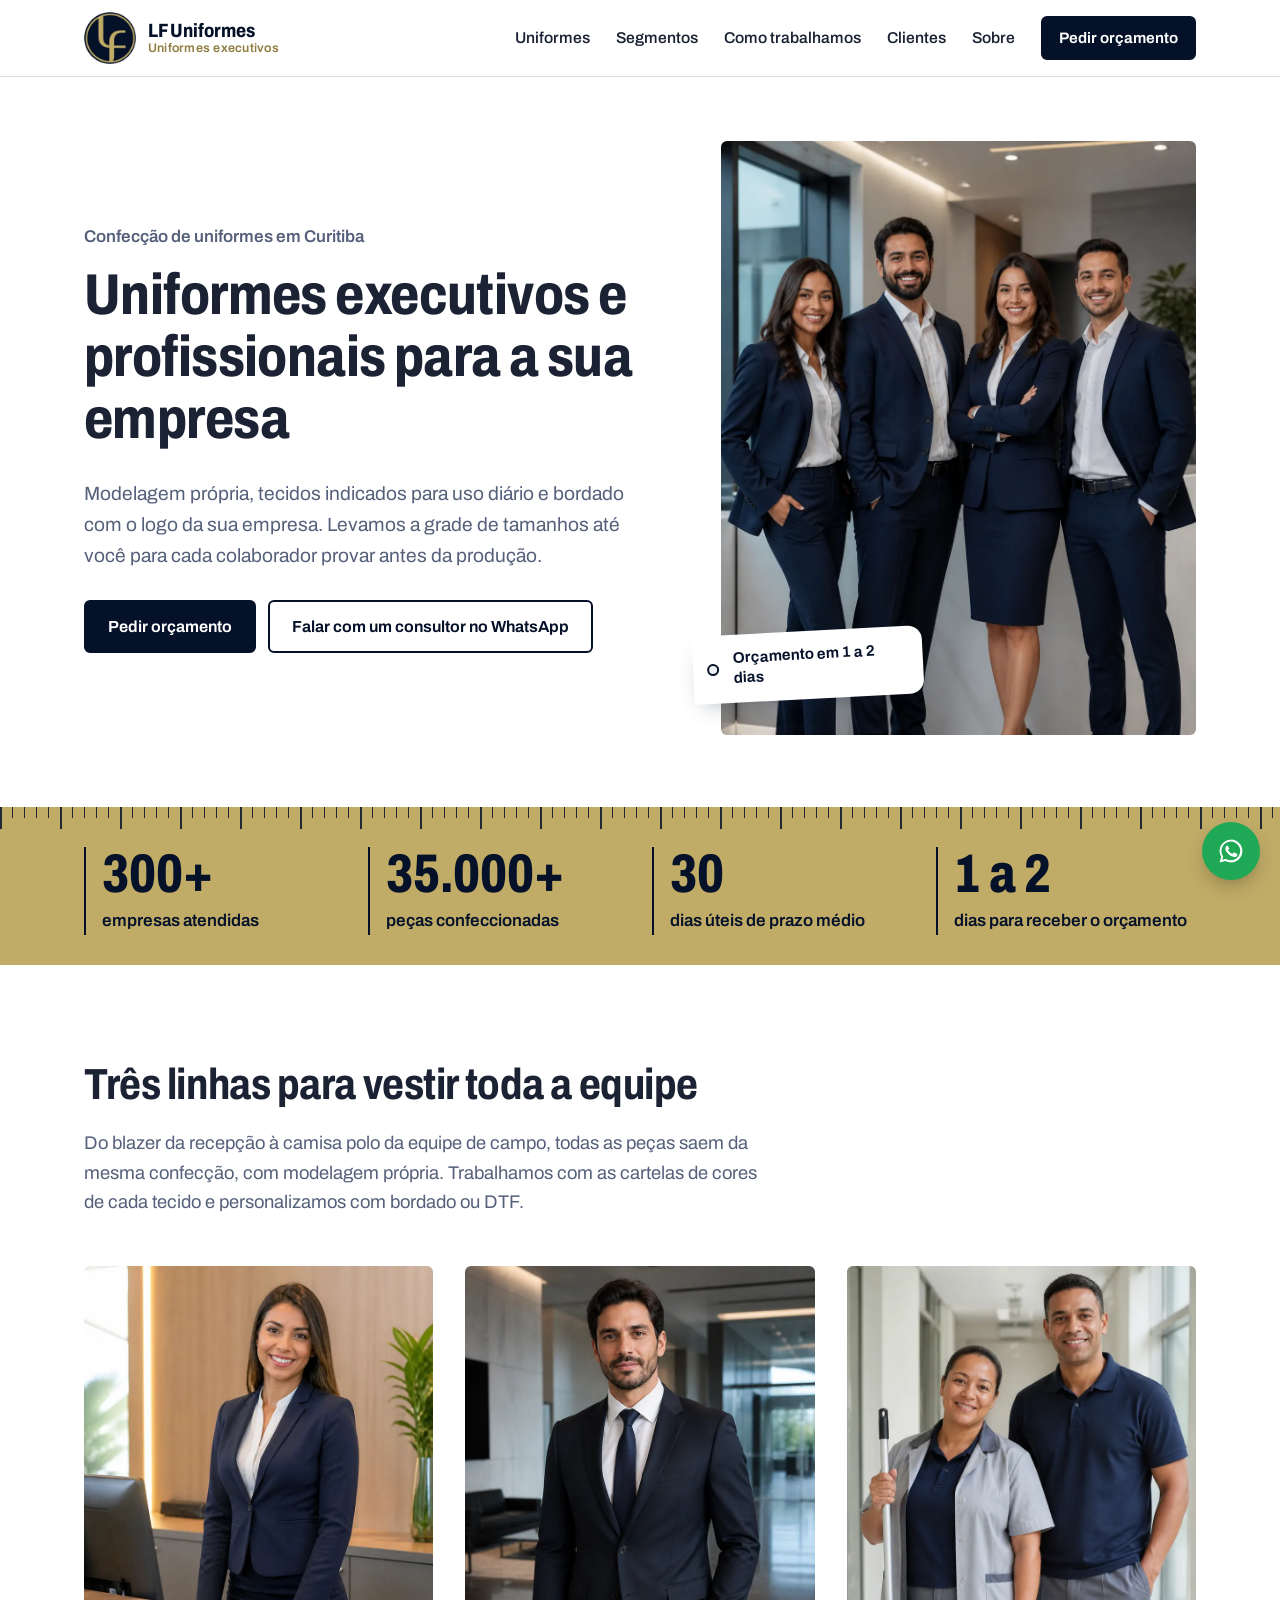
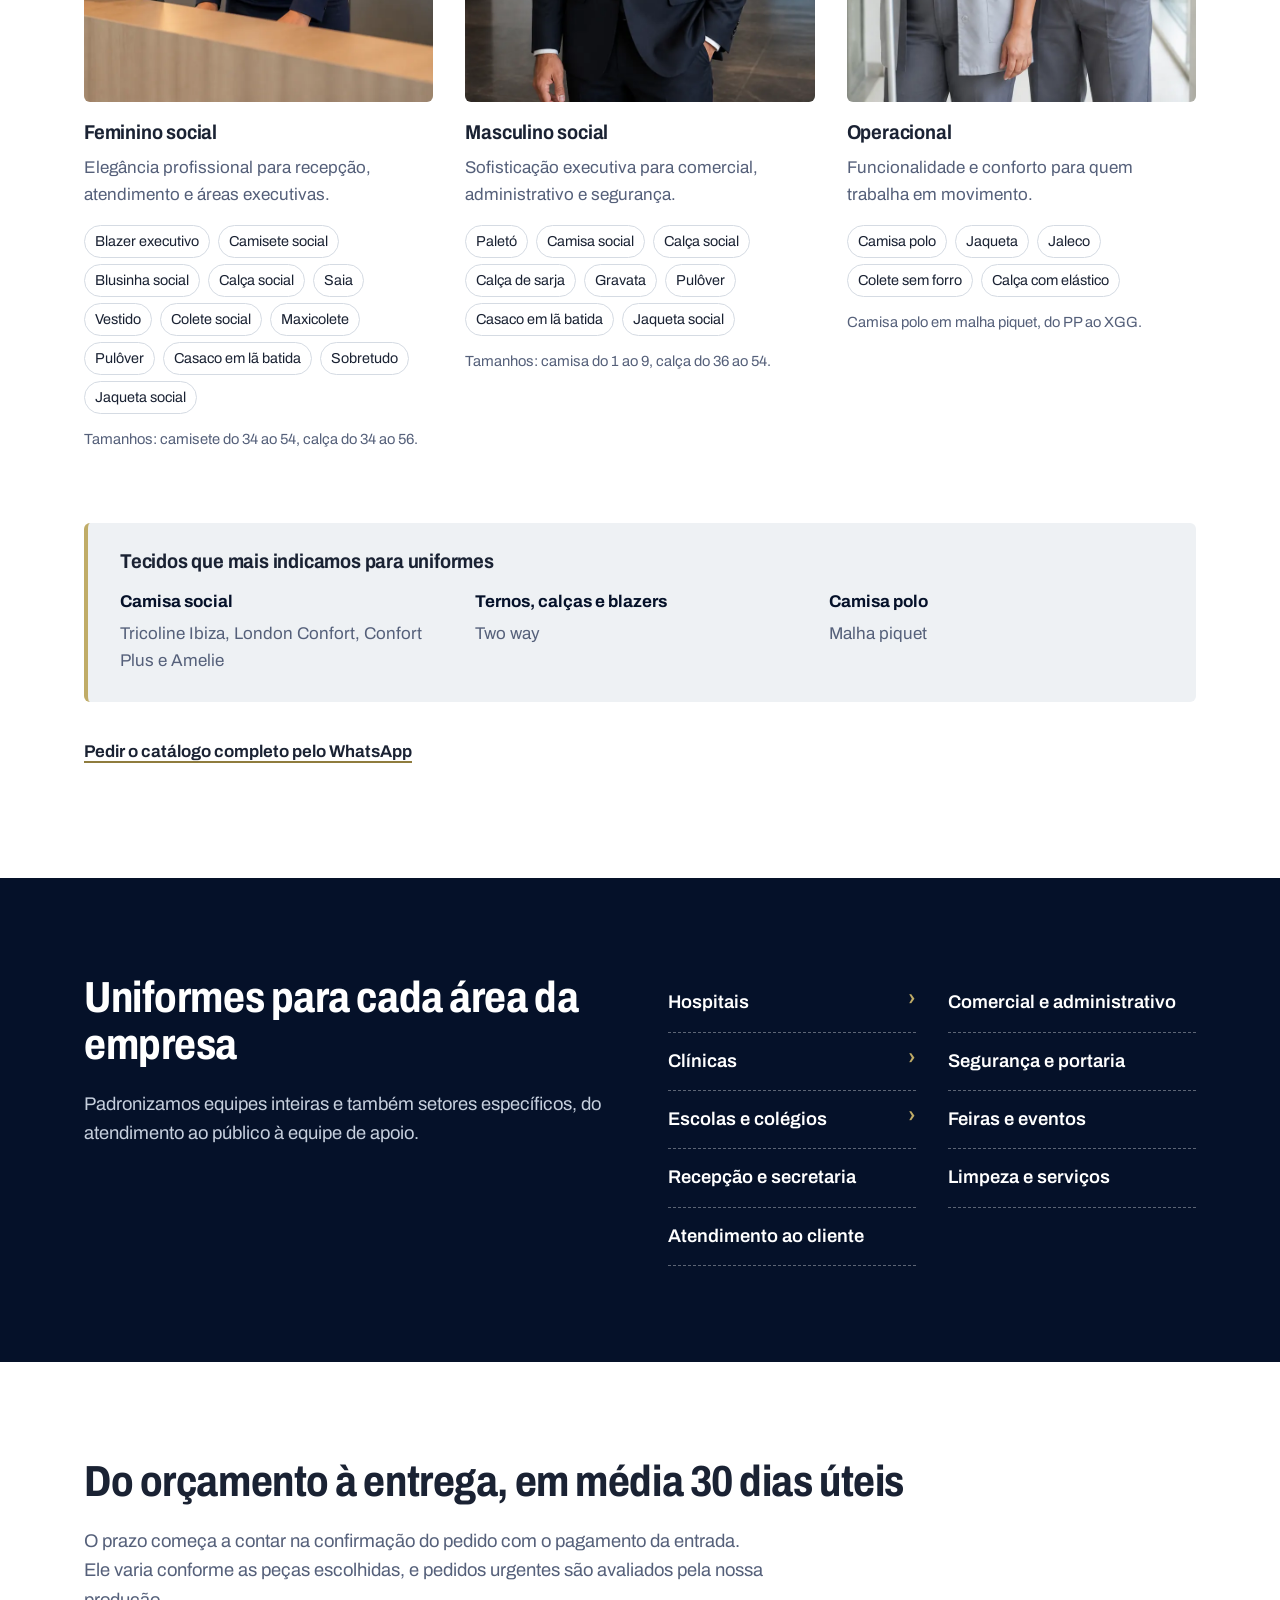
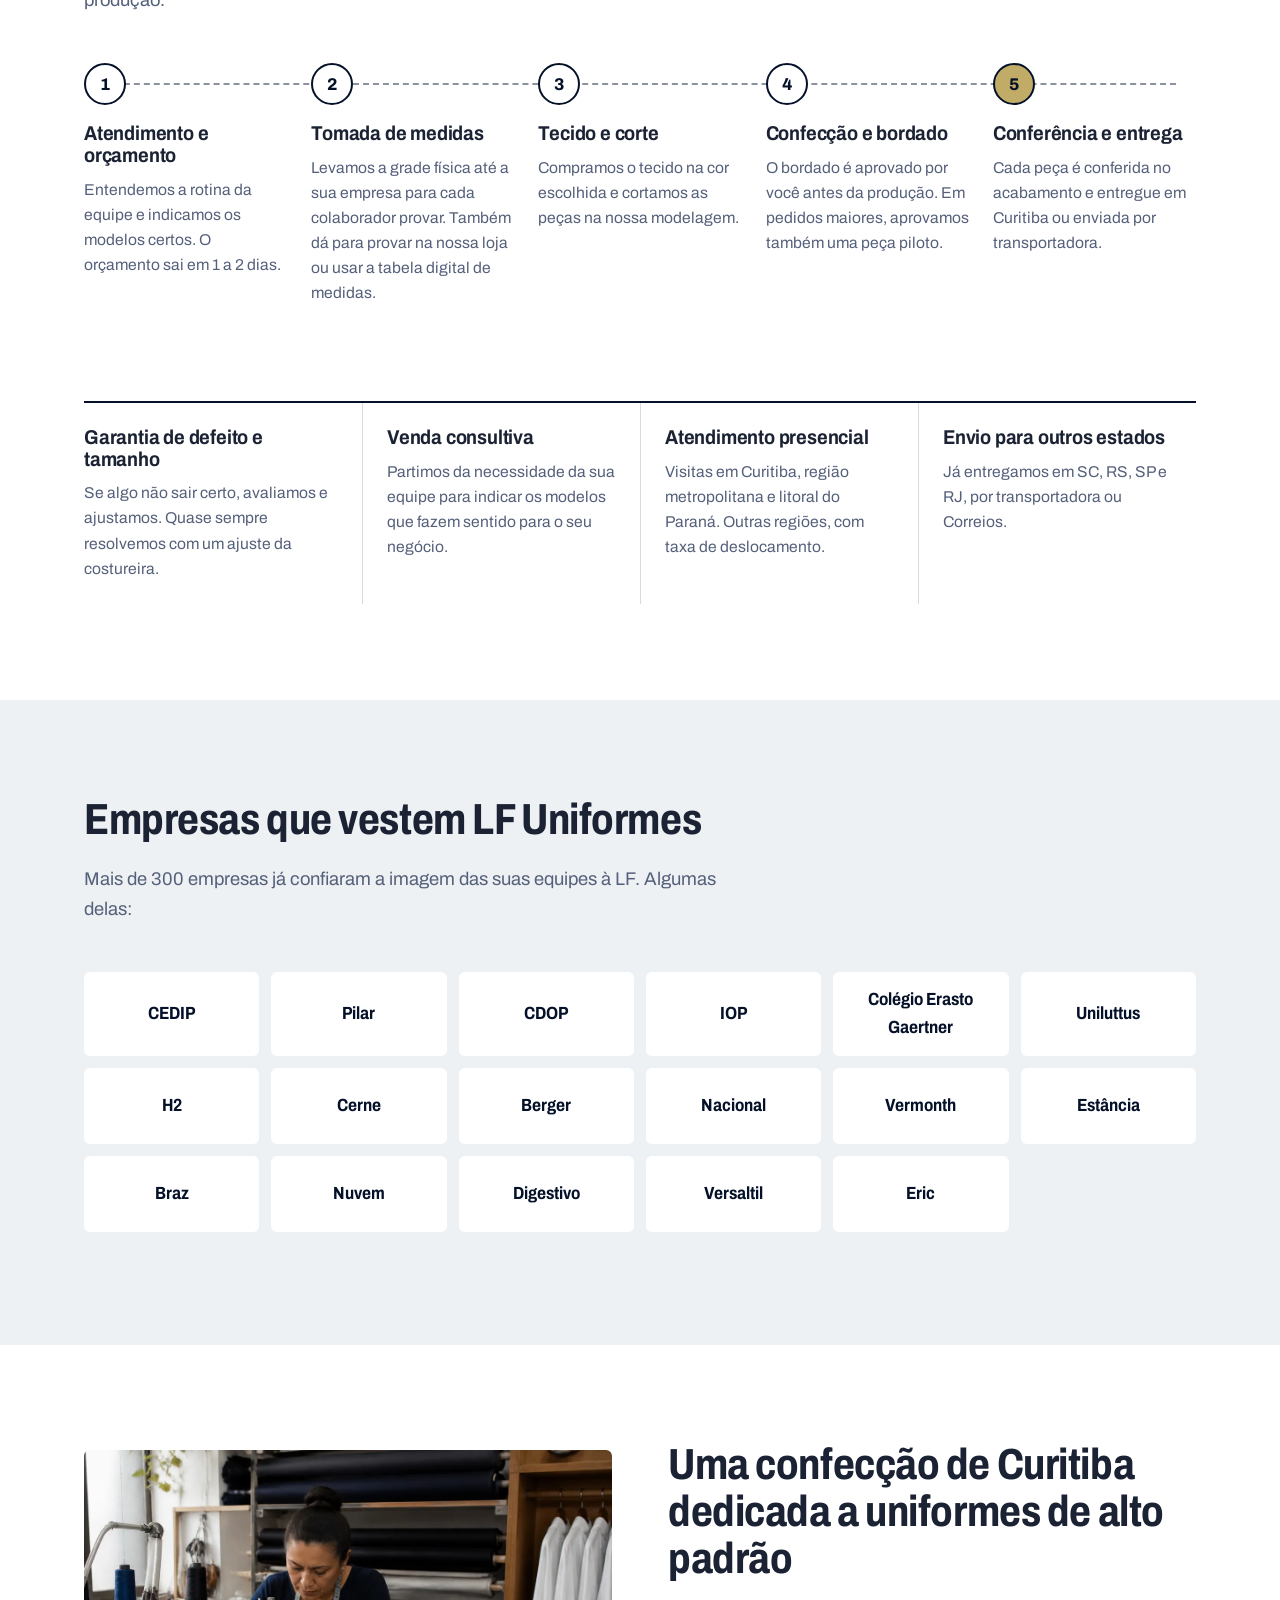
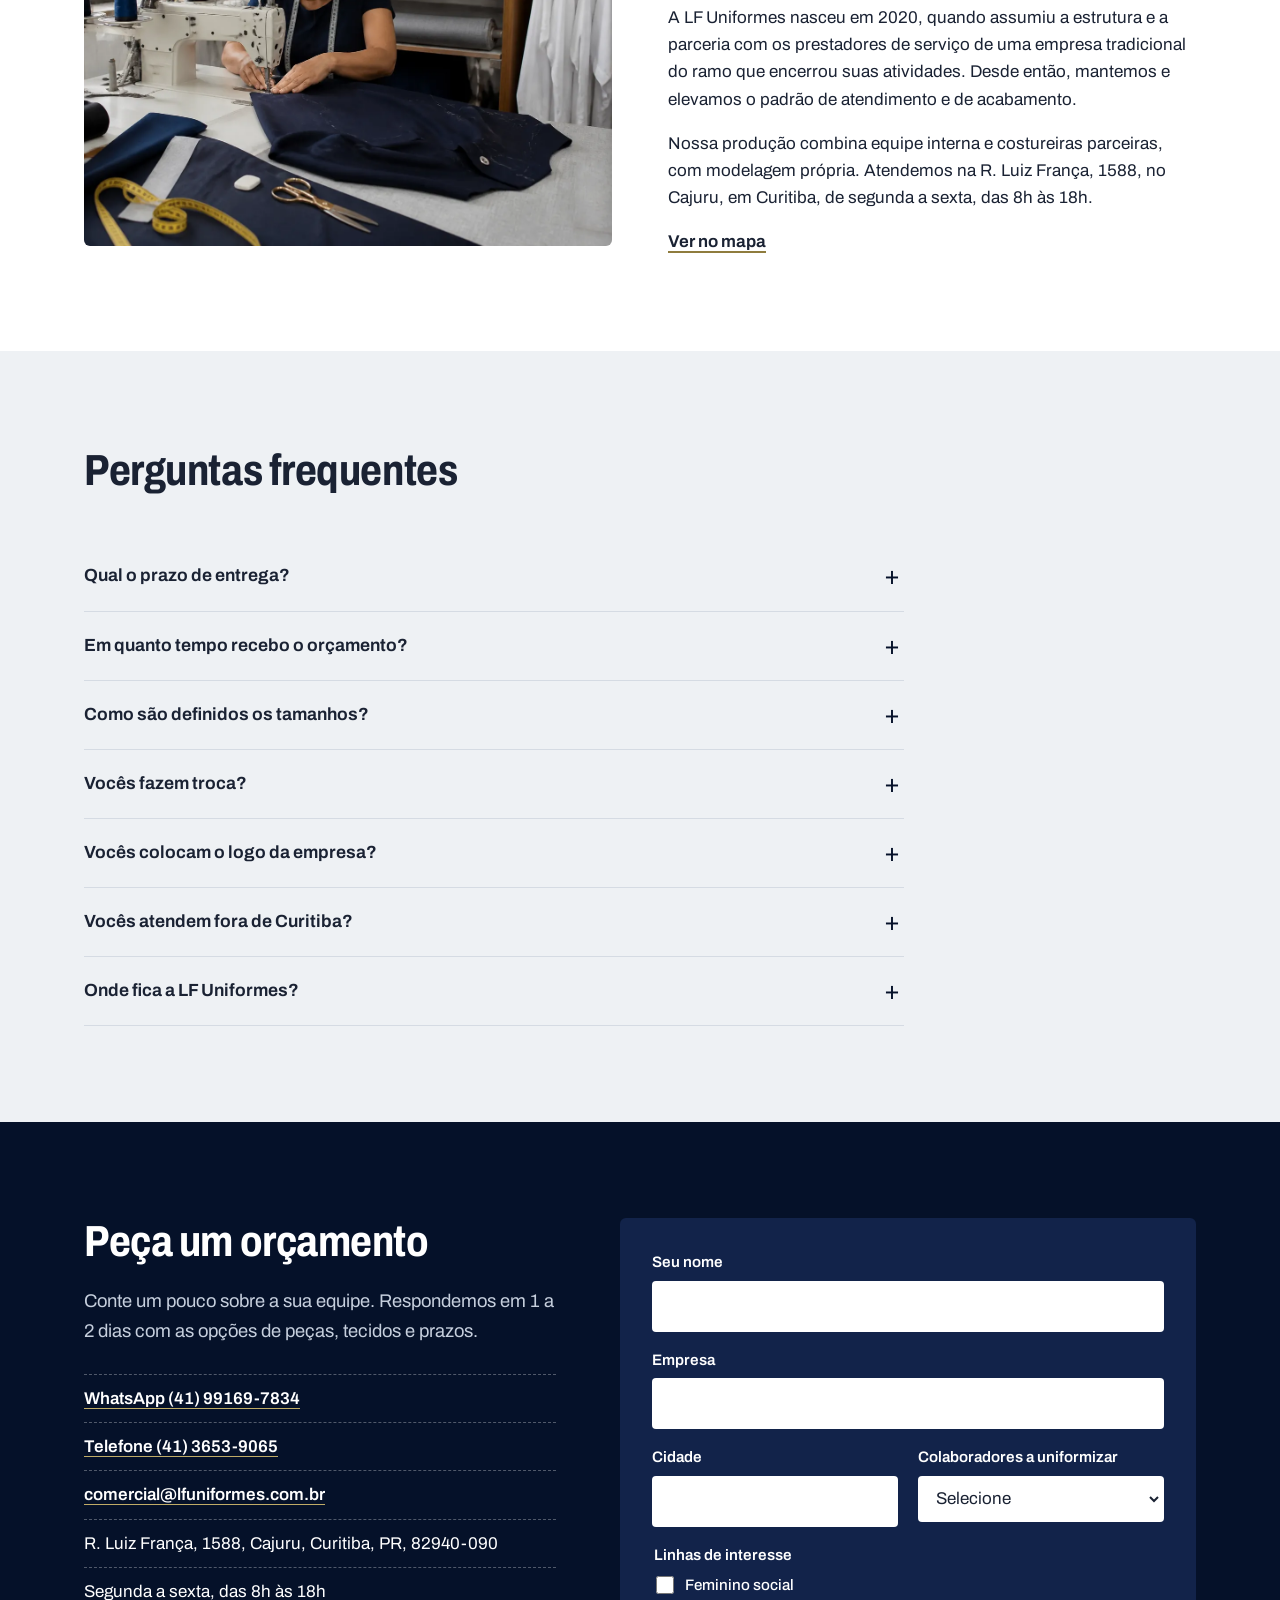
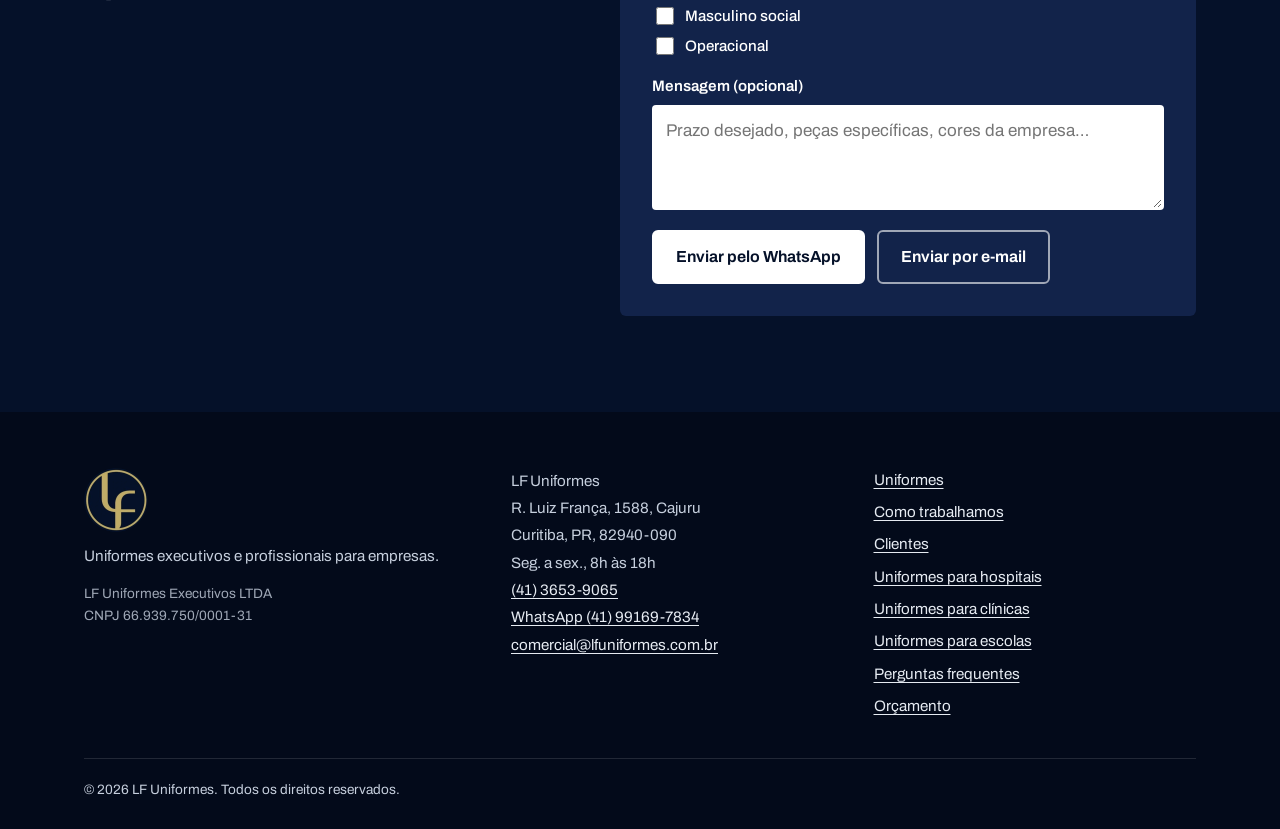
==== index.html @ 754f4335 "Site LF Uniformes: home, páginas de segmento e arquivos de SEO/GEO - Home com nova identidade (azul-" ====
<!DOCTYPE html>
<html lang="pt-BR">
<head>
  <meta charset="utf-8">
  <meta name="viewport" content="width=device-width, initial-scale=1">
  <title>Uniformes Executivos e Profissionais em Curitiba | LF Uniformes</title>
  <meta name="description" content="Confecção de uniformes executivos e profissionais em Curitiba. Modelagem própria, bordado com prova, medidas tiradas na sua empresa e prazo médio de 30 dias úteis. Orçamento em 1 a 2 dias.">
  <link rel="canonical" href="https://lfuniformes.com.br/">
  <meta name="robots" content="index, follow, max-image-preview:large">
  <meta name="theme-color" content="#051129">

  <meta property="og:type" content="website">
  <meta property="og:locale" content="pt_BR">
  <meta property="og:site_name" content="LF Uniformes">
  <meta property="og:url" content="https://lfuniformes.com.br/">
  <meta property="og:title" content="LF Uniformes | Uniformes executivos e profissionais em Curitiba">
  <meta property="og:description" content="Uniformes sociais e operacionais com modelagem própria e bordado. Medidas tiradas na sua empresa e orçamento em 1 a 2 dias.">
  <meta property="og:image" content="https://lfuniformes.com.br/img/og-image.jpg">
  <meta property="og:image:width" content="1200">
  <meta property="og:image:height" content="630">
  <meta name="twitter:card" content="summary_large_image">

  <link rel="icon" type="image/png" href="/img/favicon.png">
  <link rel="apple-touch-icon" href="/img/apple-touch-icon.png">
  <link rel="preconnect" href="https://fonts.googleapis.com">
  <link rel="preconnect" href="https://fonts.gstatic.com" crossorigin>
  <link href="https://fonts.googleapis.com/css2?family=Archivo:wdth,wght@75..100,400..800&display=swap" rel="stylesheet">
  <link rel="preload" as="image" href="/img/hero.webp" type="image/webp">
  <style>
/* LF Uniformes — estilos base
   Paleta da marca (logo): azul-marinho #051129 e dourado #C0AC67 */
:root {
  --marinho: #051129;
  --marinho-2: #12234a;
  --papel: #eef1f4;
  --branco: #ffffff;
  --fita: #c0ac67;
  --fita-escuro: #8f7c3e;
  --tinta: #1a2233;
  --tinta-2: #55607a;
  --linha: #d5dbe3;
  --fonte: "Archivo", "Helvetica Neue", Arial, sans-serif;
  --larg: 1160px;
  --raio: 6px;
}

*, *::before, *::after { box-sizing: border-box; }
html { scroll-behavior: smooth; scroll-padding-top: 84px; }
@media (prefers-reduced-motion: reduce) { html { scroll-behavior: auto; } }

body {
  margin: 0;
  font-family: var(--fonte);
  font-size: 1.0625rem;
  line-height: 1.6;
  color: var(--tinta);
  background: var(--branco);
  -webkit-font-smoothing: antialiased;
}
img { max-width: 100%; height: auto; display: block; }
a { color: inherit; }
h1, h2, h3 { font-stretch: 82%; line-height: 1.08; margin: 0 0 .5em; letter-spacing: -0.01em; }
h1 { font-size: clamp(2.3rem, 4.6vw, 3.6rem); font-weight: 750; }
h2 { font-size: clamp(1.85rem, 3.4vw, 2.75rem); font-weight: 720; }
h3 { font-size: 1.25rem; font-weight: 680; font-stretch: 90%; }
p { margin: 0 0 1em; max-width: 62ch; }

:focus-visible { outline: 3px solid var(--fita); outline-offset: 3px; border-radius: 2px; }

.skip { position: absolute; left: -999px; top: 8px; background: var(--fita); color: var(--marinho); padding: 8px 14px; z-index: 100; }
.skip:focus { left: 8px; }

/* Botões e links */
.btn {
  display: inline-flex; align-items: center; justify-content: center;
  min-height: 48px; padding: 12px 22px;
  background: var(--marinho); color: var(--branco);
  border: 2px solid var(--marinho); border-radius: var(--raio);
  font: inherit; font-weight: 650; font-size: 1rem; text-decoration: none; cursor: pointer;
  transition: background .15s, color .15s;
}
.btn:hover { background: var(--marinho-2); border-color: var(--marinho-2); }
.btn--sm { min-height: 40px; padding: 8px 16px; font-size: .95rem; }
.btn--linha { background: transparent; color: var(--marinho); }
.btn--linha:hover { background: var(--marinho); color: var(--branco); }
.btn--claro { background: var(--branco); color: var(--marinho); border-color: var(--branco); }
.btn--claro:hover { background: var(--fita); border-color: var(--fita); }
.btn--linha-clara { background: transparent; color: var(--branco); border-color: rgba(255,255,255,.6); }
.btn--linha-clara:hover { border-color: var(--branco); background: rgba(255,255,255,.08); }
.link { font-weight: 650; text-underline-offset: 4px; text-decoration-thickness: 2px; text-decoration-color: var(--fita-escuro); }
.link:hover { text-decoration-color: currentColor; }

/* Topo */
.topo { position: sticky; top: 0; z-index: 50; background: rgba(255,255,255,.96); border-bottom: 1px solid var(--linha); backdrop-filter: blur(6px); }
.topo__in { max-width: var(--larg); margin: 0 auto; padding: 12px 24px; display: flex; align-items: center; justify-content: space-between; gap: 24px; }
.marca { display: inline-flex; align-items: center; gap: 12px; text-decoration: none; color: var(--marinho); }
.marca img { height: 52px; width: 52px; }
.marca__nome { display: flex; flex-direction: column; line-height: 1.05; }
.marca__nome strong { font-size: 1.2rem; font-weight: 750; font-stretch: 85%; }
.marca__nome span { font-size: .78rem; font-weight: 600; color: var(--fita-escuro); letter-spacing: .02em; }
.rodape__logo { height: 64px; width: 64px; margin-bottom: 12px; }
.nav { display: flex; align-items: center; gap: 26px; }
.nav a:not(.btn) { text-decoration: none; font-weight: 550; font-size: .98rem; color: var(--tinta); }
.nav a:not(.btn):hover { text-decoration: underline; text-decoration-color: var(--fita); text-decoration-thickness: 2px; text-underline-offset: 6px; }
.menu-btn { display: none; font: inherit; font-weight: 650; background: none; border: 2px solid var(--marinho); color: var(--marinho); border-radius: var(--raio); padding: 6px 14px; cursor: pointer; }

/* Hero */
.hero {
  max-width: var(--larg); margin: 0 auto; padding: 64px 24px 72px;
  display: grid; grid-template-columns: 1.1fr .9fr; gap: 56px; align-items: center;
}
.hero__local { font-weight: 600; color: var(--tinta-2); margin-bottom: 14px; }
.hero__sub { font-size: 1.2rem; color: var(--tinta-2); max-width: 52ch; }
.hero__ctas { display: flex; flex-wrap: wrap; gap: 12px; margin-top: 28px; }
.hero__img { margin: 0; position: relative; }
.hero__img img { width: 100%; aspect-ratio: 4 / 5; object-fit: cover; border-radius: var(--raio); background: var(--papel); }

/* Etiqueta de roupa pendurada na foto */
.etiqueta {
  position: absolute; left: -28px; bottom: 36px;
  background: var(--branco); color: var(--marinho);
  font-weight: 650; font-size: .95rem; line-height: 1.3;
  padding: 14px 18px 14px 40px; max-width: 230px;
  border-radius: 4px 14px 14px 4px;
  box-shadow: 0 10px 24px -12px rgba(19,35,63,.45);
  transform: rotate(-3deg);
}
.etiqueta__furo { position: absolute; left: 14px; top: 50%; width: 12px; height: 12px; margin-top: -6px; border-radius: 50%; border: 2px solid var(--marinho); background: var(--papel); }

/* Fita métrica: o elemento marcante da página */
.fita { background: var(--fita); color: var(--marinho); position: relative; overflow: hidden; }
.fita__regua {
  height: 22px;
  background:
    repeating-linear-gradient(90deg, var(--marinho) 0 2px, transparent 2px 60px),
    repeating-linear-gradient(90deg, var(--marinho) 0 1px, transparent 1px 12px);
  background-size: 100% 22px, 100% 11px;
  background-repeat: repeat-x;
  opacity: .85;
}
.fita__dados { max-width: var(--larg); margin: 0 auto; padding: 18px 24px 30px; display: grid; grid-template-columns: repeat(4, 1fr); gap: 24px; }
.fita__dados div { display: flex; flex-direction: column-reverse; border-left: 2px solid var(--marinho); padding-left: 16px; }
.fita__dados dd { margin: 0; font-size: clamp(2.2rem, 4.5vw, 3.4rem); font-weight: 800; font-stretch: 75%; line-height: 1; font-variant-numeric: tabular-nums; }
.fita__dados dt { font-weight: 600; margin-top: 6px; }

/* Seções */
.secao { max-width: var(--larg); margin: 0 auto; padding: 96px 24px; }
.secao--escura, .secao--clara { max-width: none; }
.secao--escura { background: var(--marinho); color: var(--branco); }
.secao--clara { background: var(--papel); }
.secao--escura > *, .secao--clara > * { max-width: calc(var(--larg) - 48px); margin-left: auto; margin-right: auto; }
.secao__cab { margin-bottom: 48px; }
.secao__cab p { font-size: 1.15rem; color: var(--tinta-2); }
.secao__acao { margin-top: 36px; }

/* Linhas de produto */
.linhas { display: grid; grid-template-columns: repeat(3, 1fr); gap: 32px; }
.linha img { width: 100%; aspect-ratio: 4 / 5; object-fit: cover; border-radius: var(--raio); background: var(--papel); margin-bottom: 20px; }
.linha > p { color: var(--tinta-2); }
.pecas { list-style: none; padding: 0; margin: 0; display: flex; flex-wrap: wrap; gap: 6px 8px; }
.pecas li { font-size: .9rem; padding: 4px 10px; border: 1px solid var(--linha); border-radius: 999px; }

/* Ficha técnica nas linhas e bloco de tecidos */
.ficha { margin-top: 14px; font-size: .92rem; color: var(--tinta-2); }
.tecidos { margin-top: 56px; padding: 28px 32px; background: var(--papel); border-radius: var(--raio); border-left: 4px solid var(--fita); }
.tecidos h3 { margin-bottom: 16px; }
.tecidos dl { margin: 0; display: grid; grid-template-columns: repeat(3, 1fr); gap: 20px; }
.tecidos dt { font-weight: 700; color: var(--marinho); }
.tecidos dd { margin: 4px 0 0; color: var(--tinta-2); }
.rodape__cnpj { font-size: .85rem; opacity: .8; margin-top: 12px; }
@media (max-width: 760px) { .tecidos dl { grid-template-columns: 1fr; } .tecidos { padding: 22px; } }

/* Páginas internas (segmentos) */
.migalhas { max-width: var(--larg); margin: 24px auto 0; padding: 0 24px; font-size: .9rem; color: var(--tinta-2); }
.migalhas ol { list-style: none; display: flex; flex-wrap: wrap; gap: 6px; margin: 0; padding: 0; }
.migalhas li + li::before { content: "/"; margin-right: 6px; color: var(--linha); }
.migalhas a { color: var(--tinta-2); }
.hero--interna { padding-top: 32px; }
.resposta { font-size: 1.2rem; color: var(--tinta); max-width: 58ch; }
.tabela-areas { width: 100%; border-collapse: collapse; margin-top: 8px; }
.tabela-areas th, .tabela-areas td { text-align: left; vertical-align: top; padding: 16px 16px 16px 0; border-bottom: 1px solid var(--linha); }
.tabela-areas th { font-size: .9rem; color: var(--tinta-2); font-weight: 600; border-bottom: 2px solid var(--marinho); }
.tabela-areas td:first-child { font-weight: 700; color: var(--marinho); width: 30%; }
.motivos { display: grid; grid-template-columns: repeat(2, 1fr); gap: 32px 48px; }
.motivos p { color: var(--tinta-2); }
.aviso { margin-top: 32px; padding: 18px 22px; background: var(--papel); border-left: 4px solid var(--fita); border-radius: var(--raio); }
.aviso p { margin: 0; }
.outros-segmentos { display: flex; flex-wrap: wrap; gap: 10px; list-style: none; padding: 0; margin: 0; }
.outros-segmentos a { display: inline-block; padding: 10px 16px; border: 1px solid var(--linha); border-radius: 999px; text-decoration: none; font-weight: 600; }
.outros-segmentos a:hover { border-color: var(--marinho); }
.segmentos__lista a { text-decoration: none; color: inherit; display: flex; justify-content: space-between; }
.segmentos__lista a::after { content: "›"; color: var(--fita); font-size: 1.4rem; line-height: 1; }
.segmentos__lista a:hover { color: var(--fita); }
@media (max-width: 760px) {
  .motivos { grid-template-columns: 1fr; }
  .migalhas { padding: 0 20px; }
  .tabela-areas, .tabela-areas tbody, .tabela-areas tr, .tabela-areas td { display: block; width: 100% !important; }
  .tabela-areas thead { display: none; }
  .tabela-areas td { padding: 4px 0; border: 0; }
  .tabela-areas tr { padding: 14px 0; border-bottom: 1px solid var(--linha); }
}

/* Segmentos */
.segmentos { display: grid; grid-template-columns: 1fr 1fr; gap: 56px; align-items: start; }
.segmentos p { color: #c6cfdd; font-size: 1.15rem; }
.segmentos__lista { list-style: none; margin: 0; padding: 0; columns: 2; column-gap: 32px; }
.segmentos__lista li { break-inside: avoid; padding: 14px 0; border-bottom: 1px dashed rgba(255,255,255,.35); font-size: 1.15rem; font-weight: 600; }

/* Processo: costura tracejada ligando as etapas */
.costura { list-style: none; counter-reset: etapa; padding: 0; margin: 0 0 80px; display: grid; grid-template-columns: repeat(5, 1fr); gap: 24px; position: relative; }
.costura::before { content: ""; position: absolute; left: 20px; right: 20px; top: 20px; border-top: 2px dashed var(--marinho); opacity: .45; }
.costura li { counter-increment: etapa; position: relative; padding-top: 60px; }
.costura li::before {
  content: counter(etapa);
  position: absolute; top: 0; left: 0; width: 42px; height: 42px; border-radius: 50%;
  display: grid; place-items: center;
  background: var(--branco); border: 2px solid var(--marinho); color: var(--marinho);
  font-weight: 750; font-variant-numeric: tabular-nums;
}
.costura li:last-child::before { background: var(--fita); }
.costura p { font-size: .98rem; color: var(--tinta-2); }

.diferenciais { display: grid; grid-template-columns: repeat(4, 1fr); gap: 0; border-top: 2px solid var(--marinho); }
.diferenciais > div { padding: 24px 24px 8px 0; }
.diferenciais > div + div { padding-left: 24px; border-left: 1px solid var(--linha); }
.diferenciais p { color: var(--tinta-2); font-size: .98rem; }

/* Clientes */
.logos { list-style: none; padding: 0; display: grid; grid-template-columns: repeat(6, 1fr); gap: 12px; }
.logos li { background: var(--branco); border-radius: var(--raio); min-height: 76px; display: grid; place-items: center; padding: 14px; font-weight: 700; font-stretch: 85%; font-size: 1.1rem; color: var(--marinho); text-align: center; }

/* Sobre */
.sobre { display: grid; grid-template-columns: 1fr 1fr; gap: 56px; align-items: center; }
.sobre img { width: 100%; aspect-ratio: 4 / 3; object-fit: cover; border-radius: var(--raio); background: var(--papel); }

/* FAQ */
.faq details { max-width: 820px; }
.faq details { border-bottom: 1px solid var(--linha); }
.faq summary { cursor: pointer; list-style: none; padding: 20px 40px 20px 0; font-weight: 650; font-size: 1.1rem; position: relative; }
.faq summary::-webkit-details-marker { display: none; }
.faq summary::after { content: "+"; position: absolute; right: 4px; top: 14px; font-size: 1.6rem; font-weight: 400; color: var(--marinho); }
.faq details[open] summary::after { content: "–"; }
.faq details p { color: var(--tinta-2); padding-bottom: 12px; }

/* Contato / orçamento */
.contato { display: grid; grid-template-columns: .9fr 1.1fr; gap: 64px; align-items: start; }
.contato > div > p { color: #c6cfdd; font-size: 1.15rem; }
.contato__dados { list-style: none; padding: 0; margin: 28px 0 0; }
.contato__dados li { padding: 10px 0; border-top: 1px dashed rgba(255,255,255,.3); }
.contato__dados a { font-weight: 600; text-decoration-color: var(--fita); text-underline-offset: 4px; }

.form { display: grid; grid-template-columns: 1fr 1fr; gap: 16px 20px; background: var(--marinho-2); padding: 32px; border-radius: var(--raio); }
.campo { grid-column: 1 / -1; display: flex; flex-direction: column; gap: 6px; border: 0; padding: 0; margin: 0; }
.campo--meia { grid-column: span 1; }
.campo label, .campo legend { font-weight: 600; font-size: .95rem; }
.campo legend { margin-bottom: 6px; }
.form input:not([type=checkbox]), .form select, .form textarea {
  font: inherit; color: var(--tinta); background: var(--branco);
  border: 2px solid transparent; border-radius: 4px; padding: 10px 12px; min-height: 46px;
}
.form input:focus, .form select:focus, .form textarea:focus { outline: none; border-color: var(--fita); }
.check { display: inline-flex; align-items: center; gap: 8px; font-weight: 500 !important; margin-right: 18px; }
.check input { width: 18px; height: 18px; accent-color: var(--fita); }
.form__erro { grid-column: 1 / -1; margin: 0; color: #ffd58a; font-weight: 600; }
.form__acoes { grid-column: 1 / -1; display: flex; flex-wrap: wrap; gap: 12px; margin-top: 4px; }

/* Rodapé */
.rodape { background: #030a1a; color: #c6cfdd; padding: 56px 24px 28px; font-size: .95rem; }
.rodape__in { max-width: calc(var(--larg) - 48px); margin: 0 auto; display: grid; grid-template-columns: 1.2fr 1fr 1fr; gap: 40px; }
.rodape address { font-style: normal; line-height: 1.8; }
.rodape nav { display: flex; flex-direction: column; gap: 8px; }
.rodape a { color: #e6ebf2; text-underline-offset: 3px; }
.rodape__fim { max-width: calc(var(--larg) - 48px); margin: 40px auto 0; padding-top: 20px; border-top: 1px solid rgba(255,255,255,.12); font-size: .85rem; }

/* WhatsApp flutuante */
.wa-flutuante { position: fixed; right: 20px; bottom: 20px; z-index: 60; width: 58px; height: 58px; border-radius: 50%; display: grid; place-items: center; background: #1fa855; color: #fff; box-shadow: 0 8px 20px -6px rgba(0,0,0,.35); }
.wa-flutuante:hover { background: #178a45; }

/* Imagem ausente (antes de copiar /public/images): mantém o espaço sem quebrar o layout */
img.sem-img { visibility: hidden; }

/* Responsivo */
@media (max-width: 980px) {
  .hero, .segmentos, .sobre, .contato { grid-template-columns: 1fr; gap: 40px; }
  .hero { padding-top: 40px; }
  .etiqueta { left: 12px; }
  .linhas { grid-template-columns: 1fr 1fr; }
  .costura { grid-template-columns: 1fr; gap: 0; }
  .costura::before { left: 20px; right: auto; top: 20px; bottom: 20px; border-top: 0; border-left: 2px dashed var(--marinho); }
  .costura li { padding: 0 0 28px 64px; }
  .diferenciais { grid-template-columns: 1fr 1fr; }
  .diferenciais > div:nth-child(3) { border-left: 0; padding-left: 0; }
  .logos { grid-template-columns: repeat(4, 1fr); }
  .fita__dados { grid-template-columns: 1fr 1fr; }
  .rodape__in { grid-template-columns: 1fr 1fr; }
}
@media (max-width: 760px) {
  .marca img { height: 44px; width: 44px; }
  .menu-btn { display: inline-block; }
  .nav { display: none; position: absolute; top: 100%; left: 0; right: 0; background: var(--branco); flex-direction: column; align-items: stretch; gap: 0; padding: 8px 24px 20px; border-bottom: 1px solid var(--linha); }
  .nav.aberto { display: flex; }
  .nav a:not(.btn) { padding: 12px 0; border-bottom: 1px solid var(--linha); }
  .nav .btn { margin-top: 14px; }
  .secao { padding: 64px 20px; }
  .linhas { grid-template-columns: 1fr; }
  .segmentos__lista { columns: 1; }
  .diferenciais { grid-template-columns: 1fr; }
  .diferenciais > div, .diferenciais > div + div { border-left: 0; padding-left: 0; border-bottom: 1px solid var(--linha); }
  .logos { grid-template-columns: repeat(3, 1fr); }
  .form { grid-template-columns: 1fr; padding: 22px; }
  .campo--meia { grid-column: 1 / -1; }
  .rodape__in { grid-template-columns: 1fr; }
}

</style>

  <script type="application/ld+json">
  {
    "@context": "https://schema.org",
    "@graph": [
      {
        "@type": ["LocalBusiness", "ClothingStore"],
        "@id": "https://lfuniformes.com.br/#empresa",
        "name": "LF Uniformes",
        "legalName": "LF Uniformes Executivos LTDA",
        "taxID": "66.939.750/0001-31",
        "url": "https://lfuniformes.com.br/",
        "logo": "https://lfuniformes.com.br/img/logo.png",
        "image": "https://lfuniformes.com.br/img/og-image.jpg",
        "description": "Confecção de uniformes executivos e profissionais em Curitiba, com modelagem própria, bordado e DTF, tomada de medidas na empresa do cliente e prazo médio de 30 dias úteis.",
        "foundingDate": "2020",
        "founder": {"@type": "Person", "name": "Carlos Alberto dos Santos"},
        "telephone": "+55-41-3653-9065",
        "email": "comercial@lfuniformes.com.br",
        "address": {
          "@type": "PostalAddress",
          "streetAddress": "R. Luiz França, 1588",
          "addressLocality": "Curitiba",
          "addressRegion": "PR",
          "postalCode": "82940-090",
          "addressCountry": "BR"
        },
        "openingHoursSpecification": [{
          "@type": "OpeningHoursSpecification",
          "dayOfWeek": ["Monday", "Tuesday", "Wednesday", "Thursday", "Friday"],
          "opens": "08:00",
          "closes": "18:00"
        }],
        "areaServed": [
          {"@type": "City", "name": "Curitiba"},
          {"@type": "AdministrativeArea", "name": "Região Metropolitana de Curitiba"},
          {"@type": "AdministrativeArea", "name": "Litoral do Paraná"},
          {"@type": "State", "name": "Paraná"},
          {"@type": "State", "name": "Santa Catarina"},
          {"@type": "State", "name": "Rio Grande do Sul"},
          {"@type": "State", "name": "São Paulo"},
          {"@type": "State", "name": "Rio de Janeiro"}
        ],
        "knowsAbout": ["uniformes executivos", "uniformes profissionais", "uniformes para hospitais e clínicas", "uniformes escolares para colaboradores", "camisa social para uniforme", "camisa polo piquet", "bordado em uniformes", "confecção de uniformes"],
        "hasOfferCatalog": {
          "@type": "OfferCatalog",
          "name": "Linhas de uniformes",
          "itemListElement": [
            {"@type": "OfferCatalog", "name": "Feminino social"},
            {"@type": "OfferCatalog", "name": "Masculino social"},
            {"@type": "OfferCatalog", "name": "Operacional"}
          ]
        }
      },
      {
        "@type": "WebSite",
        "@id": "https://lfuniformes.com.br/#site",
        "url": "https://lfuniformes.com.br/",
        "name": "LF Uniformes",
        "inLanguage": "pt-BR",
        "publisher": {"@id": "https://lfuniformes.com.br/#empresa"}
      },
      {
        "@type": "FAQPage",
        "mainEntity": [
          {"@type": "Question", "name": "Qual o prazo de entrega dos uniformes da LF Uniformes?", "acceptedAnswer": {"@type": "Answer", "text": "O prazo médio é de 30 dias úteis, contados a partir da confirmação do pedido e do pagamento da entrada. Ele pode ser menor ou maior conforme as peças escolhidas. Prazos urgentes são avaliados pelo setor de produção."}},
          {"@type": "Question", "name": "Em quanto tempo recebo o orçamento?", "acceptedAnswer": {"@type": "Answer", "text": "Em 1 a 2 dias após o primeiro contato."}},
          {"@type": "Question", "name": "Como são definidos os tamanhos dos uniformes?", "acceptedAnswer": {"@type": "Answer", "text": "Há três opções: a equipe da LF vai até a empresa com uma grade física para os colaboradores provarem, o cliente tira as medidas na loja da LF em Curitiba, ou o próprio cliente escolhe os tamanhos por uma tabela digital de medidas."}},
          {"@type": "Question", "name": "A LF Uniformes faz troca de peças?", "acceptedAnswer": {"@type": "Answer", "text": "Não há troca, porque as peças são personalizadas. A LF dá garantia para defeito e para tamanho: os casos são avaliados e quase sempre resolvidos com ajustes feitos pela costureira."}},
          {"@type": "Question", "name": "A LF Uniformes coloca o logo da empresa nos uniformes?", "acceptedAnswer": {"@type": "Answer", "text": "Sim, com bordado ou DTF. O bordado passa por uma prova para aprovação antes da produção. Em pedidos maiores, também é feita uma peça piloto."}},
          {"@type": "Question", "name": "A LF Uniformes atende fora de Curitiba?", "acceptedAnswer": {"@type": "Answer", "text": "O atendimento presencial cobre Curitiba, a região metropolitana e o litoral do Paraná; outras regiões têm taxa de deslocamento. As entregas são feitas por transportadora ou Correios, já atendendo Santa Catarina, Rio Grande do Sul, São Paulo e Rio de Janeiro. O frete é cobrado conforme a região."}},
          {"@type": "Question", "name": "Onde fica a LF Uniformes?", "acceptedAnswer": {"@type": "Answer", "text": "Na R. Luiz França, 1588, Cajuru, Curitiba, PR, CEP 82940-090. Atendimento de segunda a sexta, das 8h às 18h."}}
        ]
      }
    ]
  }
  </script>
</head>
<body>
  <a class="skip" href="#conteudo">Pular para o conteúdo</a>

  <header class="topo">
    <div class="topo__in">
      <a href="/" class="marca" aria-label="LF Uniformes, página inicial">
        <img src="/img/logo.png" alt="" width="52" height="52">
        <span class="marca__nome"><strong>LF Uniformes</strong><span>Uniformes executivos</span></span>
      </a>
      <button class="menu-btn" aria-expanded="false" aria-controls="menu">Menu</button>
      <nav id="menu" class="nav" aria-label="Principal">
        <a href="#linhas">Uniformes</a>
        <a href="#segmentos">Segmentos</a>
        <a href="#como-trabalhamos">Como trabalhamos</a>
        <a href="#clientes">Clientes</a>
        <a href="#sobre">Sobre</a>
        <a href="#orcamento" class="btn btn--sm">Pedir orçamento</a>
      </nav>
    </div>
  </header>

  <main id="conteudo">

    <section class="hero">
      <div class="hero__txt">
        <p class="hero__local">Confecção de uniformes em Curitiba</p>
        <h1>Uniformes executivos e profissionais para a sua empresa</h1>
        <p class="hero__sub">Modelagem própria, tecidos indicados para uso diário e bordado com o logo da sua empresa. Levamos a grade de tamanhos até você para cada colaborador provar antes da produção.</p>
        <div class="hero__ctas">
          <a class="btn" href="#orcamento">Pedir orçamento</a>
          <a class="btn btn--linha" href="https://wa.me/5541991697834?text=Oi%2C%20vim%20pelo%20site!%20Gostaria%20de%20falar%20com%20um%20consultor." target="_blank" rel="noopener" data-wa="hero">Falar com um consultor no WhatsApp</a>
        </div>
      </div>
      <figure class="hero__img">
        <img src="/img/hero.webp" alt="Equipe de profissionais com uniformes executivos azul-marinho" width="1000" height="1239" fetchpriority="high" decoding="async">
        <figcaption class="etiqueta">
          <span class="etiqueta__furo" aria-hidden="true"></span>
          Orçamento em 1 a 2 dias
        </figcaption>
      </figure>
    </section>

    <section class="fita" aria-label="LF Uniformes em números">
      <div class="fita__regua" aria-hidden="true"></div>
      <dl class="fita__dados">
        <div><dt>empresas atendidas</dt><dd>300+</dd></div>
        <div><dt>peças confeccionadas</dt><dd>35.000+</dd></div>
        <div><dt>dias úteis de prazo médio</dt><dd>30</dd></div>
        <div><dt>dias para receber o orçamento</dt><dd>1 a 2</dd></div>
      </dl>
    </section>

    <section id="linhas" class="secao">
      <div class="secao__cab">
        <h2>Três linhas para vestir toda a equipe</h2>
        <p>Do blazer da recepção à camisa polo da equipe de campo, todas as peças saem da mesma confecção, com modelagem própria. Trabalhamos com as cartelas de cores de cada tecido e personalizamos com bordado ou DTF.</p>
      </div>
      <div class="linhas">
        <article class="linha">
          <img src="/img/feminino.webp" alt="Recepcionista com uniforme social feminino: blazer azul-marinho e blusa branca" loading="lazy" decoding="async" width="800" height="992">
          <h3>Feminino social</h3>
          <p>Elegância profissional para recepção, atendimento e áreas executivas.</p>
          <ul class="pecas">
            <li>Blazer executivo</li><li>Camisete social</li><li>Blusinha social</li><li>Calça social</li><li>Saia</li><li>Vestido</li><li>Colete social</li><li>Maxicolete</li><li>Pulôver</li><li>Casaco em lã batida</li><li>Sobretudo</li><li>Jaqueta social</li>
          </ul>
          <p class="ficha">Tamanhos: camisete do 34 ao 54, calça do 34 ao 56.</p>
        </article>
        <article class="linha">
          <img src="/img/masculino.webp" alt="Profissional com uniforme social masculino: paletó, camisa branca e gravata" loading="lazy" decoding="async" width="800" height="992">
          <h3>Masculino social</h3>
          <p>Sofisticação executiva para comercial, administrativo e segurança.</p>
          <ul class="pecas">
            <li>Paletó</li><li>Camisa social</li><li>Calça social</li><li>Calça de sarja</li><li>Gravata</li><li>Pulôver</li><li>Casaco em lã batida</li><li>Jaqueta social</li>
          </ul>
          <p class="ficha">Tamanhos: camisa do 1 ao 9, calça do 36 ao 54.</p>
        </article>
        <article class="linha">
          <img src="/img/operacional.webp" alt="Equipe de serviços com uniforme operacional: camisa polo e jaleco" loading="lazy" decoding="async" width="800" height="992">
          <h3>Operacional</h3>
          <p>Funcionalidade e conforto para quem trabalha em movimento.</p>
          <ul class="pecas">
            <li>Camisa polo</li><li>Jaqueta</li><li>Jaleco</li><li>Colete sem forro</li><li>Calça com elástico</li>
          </ul>
          <p class="ficha">Camisa polo em malha piquet, do PP ao XGG.</p>
        </article>
      </div>

      <div class="tecidos">
        <h3>Tecidos que mais indicamos para uniformes</h3>
        <dl>
          <div><dt>Camisa social</dt><dd>Tricoline Ibiza, London Confort, Confort Plus e Amelie</dd></div>
          <div><dt>Ternos, calças e blazers</dt><dd>Two way</dd></div>
          <div><dt>Camisa polo</dt><dd>Malha piquet</dd></div>
        </dl>
      </div>
      <p class="secao__acao"><a class="link" href="https://wa.me/5541991697834?text=Oi%2C%20vim%20pelo%20site!%20Gostaria%20de%20mais%20informa%C3%A7%C3%B5es%20para%20or%C3%A7amento." target="_blank" rel="noopener" data-wa="linhas">Pedir o catálogo completo pelo WhatsApp</a></p>
    </section>

    <section id="segmentos" class="secao secao--escura">
      <div class="segmentos">
        <div>
          <h2>Uniformes para cada área da empresa</h2>
          <p>Padronizamos equipes inteiras e também setores específicos, do atendimento ao público à equipe de apoio.</p>
        </div>
        <ul class="segmentos__lista">
          <li><a href="/uniformes-para-hospitais/">Hospitais</a></li>
          <li><a href="/uniformes-para-clinicas/">Clínicas</a></li>
          <li><a href="/uniformes-para-escolas/">Escolas e colégios</a></li>
          <li>Recepção e secretaria</li>
          <li>Atendimento ao cliente</li>
          <li>Comercial e administrativo</li>
          <li>Segurança e portaria</li>
          <li>Feiras e eventos</li>
          <li>Limpeza e serviços</li>
        </ul>
      </div>
    </section>

    <section id="como-trabalhamos" class="secao">
      <div class="secao__cab">
        <h2>Do orçamento à entrega, em média 30 dias úteis</h2>
        <p>O prazo começa a contar na confirmação do pedido com o pagamento da entrada. Ele varia conforme as peças escolhidas, e pedidos urgentes são avaliados pela nossa produção.</p>
      </div>
      <ol class="costura">
        <li><h3>Atendimento e orçamento</h3><p>Entendemos a rotina da equipe e indicamos os modelos certos. O orçamento sai em 1 a 2 dias.</p></li>
        <li><h3>Tomada de medidas</h3><p>Levamos a grade física até a sua empresa para cada colaborador provar. Também dá para provar na nossa loja ou usar a tabela digital de medidas.</p></li>
        <li><h3>Tecido e corte</h3><p>Compramos o tecido na cor escolhida e cortamos as peças na nossa modelagem.</p></li>
        <li><h3>Confecção e bordado</h3><p>O bordado é aprovado por você antes da produção. Em pedidos maiores, aprovamos também uma peça piloto.</p></li>
        <li><h3>Conferência e entrega</h3><p>Cada peça é conferida no acabamento e entregue em Curitiba ou enviada por transportadora.</p></li>
      </ol>

      <div class="diferenciais">
        <div><h3>Garantia de defeito e tamanho</h3><p>Se algo não sair certo, avaliamos e ajustamos. Quase sempre resolvemos com um ajuste da costureira.</p></div>
        <div><h3>Venda consultiva</h3><p>Partimos da necessidade da sua equipe para indicar os modelos que fazem sentido para o seu negócio.</p></div>
        <div><h3>Atendimento presencial</h3><p>Visitas em Curitiba, região metropolitana e litoral do Paraná. Outras regiões, com taxa de deslocamento.</p></div>
        <div><h3>Envio para outros estados</h3><p>Já entregamos em SC, RS, SP e RJ, por transportadora ou Correios.</p></div>
      </div>
    </section>

    <section id="clientes" class="secao secao--clara">
      <div class="secao__cab">
        <h2>Empresas que vestem LF Uniformes</h2>
        <p>Mais de 300 empresas já confiaram a imagem das suas equipes à LF. Algumas delas:</p>
      </div>
      <ul class="logos">
        <li>CEDIP</li>
        <li>Pilar</li>
        <li>CDOP</li>
        <li>IOP</li>
        <li>Colégio Erasto Gaertner</li>
        <li>Uniluttus</li>
        <li>H2</li>
        <li>Cerne</li>
        <li>Berger</li>
        <li>Nacional</li>
        <li>Vermonth</li>
        <li>Estância</li>
        <li>Braz</li>
        <li>Nuvem</li>
        <li>Digestivo</li>
        <li>Versaltil</li>
        <li>Eric</li>
      </ul>
    </section>

    <section id="sobre" class="secao">
      <div class="sobre">
        <img src="/img/confeccao.webp" alt="Costureira confeccionando um blazer azul-marinho em oficina de uniformes" loading="lazy" decoding="async" width="1200" height="897">
        <div>
          <h2>Uma confecção de Curitiba dedicada a uniformes de alto padrão</h2>
          <p>A LF Uniformes nasceu em 2020, quando assumiu a estrutura e a parceria com os prestadores de serviço de uma empresa tradicional do ramo que encerrou suas atividades. Desde então, mantemos e elevamos o padrão de atendimento e de acabamento.</p>
          <p>Nossa produção combina equipe interna e costureiras parceiras, com modelagem própria. Atendemos na R. Luiz França, 1588, no Cajuru, em Curitiba, de segunda a sexta, das 8h às 18h.</p>
          <a class="link" href="https://www.google.com/maps/search/?api=1&query=LF+Uniformes+R.+Luiz+Fran%C3%A7a+1588+Cajuru+Curitiba+PR" target="_blank" rel="noopener">Ver no mapa</a>
        </div>
      </div>
    </section>

    <section id="perguntas" class="secao secao--clara">
      <div class="secao__cab">
        <h2>Perguntas frequentes</h2>
      </div>
      <div class="faq">
        <details><summary>Qual o prazo de entrega?</summary><p>O prazo médio é de 30 dias úteis, contados a partir da confirmação do pedido e do pagamento da entrada. Ele pode ser menor ou maior conforme as peças escolhidas. Prazos urgentes são avaliados pela nossa produção.</p></details>
        <details><summary>Em quanto tempo recebo o orçamento?</summary><p>Em 1 a 2 dias após o primeiro contato.</p></details>
        <details><summary>Como são definidos os tamanhos?</summary><p>Há três opções: vamos até a sua empresa com uma grade física para os colaboradores provarem, a equipe prova na nossa loja em Curitiba, ou você escolhe os tamanhos pela nossa tabela digital de medidas.</p></details>
        <details><summary>Vocês fazem troca?</summary><p>Não fazemos troca, porque as peças são personalizadas. Damos garantia para defeito e para tamanho: avaliamos cada caso e quase sempre resolvemos com um ajuste da costureira.</p></details>
        <details><summary>Vocês colocam o logo da empresa?</summary><p>Sim, com bordado ou DTF. O bordado passa por uma prova para sua aprovação antes da produção. Em pedidos maiores, também fazemos uma peça piloto.</p></details>
        <details><summary>Vocês atendem fora de Curitiba?</summary><p>O atendimento presencial cobre Curitiba, a região metropolitana e o litoral do Paraná; outras regiões têm taxa de deslocamento. Enviamos por transportadora ou Correios e já entregamos em SC, RS, SP e RJ. O frete é cobrado conforme a região.</p></details>
        <details><summary>Onde fica a LF Uniformes?</summary><p>Na R. Luiz França, 1588, Cajuru, Curitiba, PR, CEP 82940-090. Atendemos de segunda a sexta, das 8h às 18h.</p></details>
      </div>
    </section>

    <section id="orcamento" class="secao secao--escura">
      <div class="contato">
        <div>
          <h2>Peça um orçamento</h2>
          <p>Conte um pouco sobre a sua equipe. Respondemos em 1 a 2 dias com as opções de peças, tecidos e prazos.</p>
          <ul class="contato__dados">
            <li><a href="https://wa.me/5541991697834?text=Oi%2C%20vim%20pelo%20site!%20Gostaria%20de%20solicitar%20um%20or%C3%A7amento." target="_blank" rel="noopener" data-wa="contato">WhatsApp (41) 99169-7834</a></li>
            <li><a href="tel:+554136539065">Telefone (41) 3653-9065</a></li>
            <li><a href="mailto:comercial@lfuniformes.com.br">comercial@lfuniformes.com.br</a></li>
            <li>R. Luiz França, 1588, Cajuru, Curitiba, PR, 82940-090</li>
            <li>Segunda a sexta, das 8h às 18h</li>
          </ul>
        </div>
        <form class="form" id="form-orcamento" novalidate>
          <div class="campo"><label for="f-nome">Seu nome</label><input id="f-nome" name="nome" autocomplete="name" required></div>
          <div class="campo"><label for="f-empresa">Empresa</label><input id="f-empresa" name="empresa" autocomplete="organization" required></div>
          <div class="campo campo--meia"><label for="f-cidade">Cidade</label><input id="f-cidade" name="cidade" autocomplete="address-level2"></div>
          <div class="campo campo--meia"><label for="f-qtd">Colaboradores a uniformizar</label>
            <select id="f-qtd" name="qtd">
              <option value="">Selecione</option>
              <option>Até 10</option><option>11 a 50</option><option>51 a 200</option><option>Mais de 200</option>
            </select>
          </div>
          <fieldset class="campo">
            <legend>Linhas de interesse</legend>
            <label class="check"><input type="checkbox" name="linha" value="Feminino social"> Feminino social</label>
            <label class="check"><input type="checkbox" name="linha" value="Masculino social"> Masculino social</label>
            <label class="check"><input type="checkbox" name="linha" value="Operacional"> Operacional</label>
          </fieldset>
          <div class="campo"><label for="f-msg">Mensagem (opcional)</label><textarea id="f-msg" name="mensagem" rows="3" placeholder="Prazo desejado, peças específicas, cores da empresa…"></textarea></div>
          <p class="form__erro" id="form-erro" role="alert" hidden></p>
          <div class="form__acoes">
            <button type="submit" class="btn btn--claro" data-canal="whatsapp">Enviar pelo WhatsApp</button>
            <button type="submit" class="btn btn--linha-clara" data-canal="email">Enviar por e-mail</button>
          </div>
        </form>
      </div>
    </section>
  </main>

  <footer class="rodape">
    <div class="rodape__in">
      <div>
        <img class="rodape__logo" src="/img/logo.png" alt="LF Uniformes" width="64" height="64" loading="lazy">
        <p>Uniformes executivos e profissionais para empresas.</p>
        <p class="rodape__cnpj">LF Uniformes Executivos LTDA<br>CNPJ 66.939.750/0001-31</p>
      </div>
      <address>
        LF Uniformes<br>
        R. Luiz França, 1588, Cajuru<br>
        Curitiba, PR, 82940-090<br>
        Seg. a sex., 8h às 18h<br>
        <a href="tel:+554136539065">(41) 3653-9065</a><br>
        <a href="https://wa.me/5541991697834" target="_blank" rel="noopener" data-wa="rodape">WhatsApp (41) 99169-7834</a><br>
        <a href="mailto:comercial@lfuniformes.com.br">comercial@lfuniformes.com.br</a>
      </address>
      <nav aria-label="Rodapé">
        <a href="#linhas">Uniformes</a>
        <a href="#como-trabalhamos">Como trabalhamos</a>
        <a href="#clientes">Clientes</a>
        <a href="/uniformes-para-hospitais/">Uniformes para hospitais</a>
        <a href="/uniformes-para-clinicas/">Uniformes para clínicas</a>
        <a href="/uniformes-para-escolas/">Uniformes para escolas</a>
        <a href="#perguntas">Perguntas frequentes</a>
        <a href="#orcamento">Orçamento</a>
      </nav>
    </div>
    <p class="rodape__fim">© <span id="ano">2026</span> LF Uniformes. Todos os direitos reservados.</p>
  </footer>

  <a class="wa-flutuante" href="https://wa.me/5541991697834?text=Oi%2C%20vim%20pelo%20site!%20Gostaria%20de%20solicitar%20um%20or%C3%A7amento." target="_blank" rel="noopener" data-wa="flutuante" aria-label="Falar com a LF Uniformes no WhatsApp">
    <svg viewBox="0 0 32 32" width="28" height="28" aria-hidden="true"><path fill="currentColor" d="M16 3a13 13 0 0 0-11.2 19.6L3 29l6.6-1.7A13 13 0 1 0 16 3zm0 23.7c-2 0-3.9-.5-5.6-1.5l-.4-.2-3.9 1 1-3.8-.3-.4A10.7 10.7 0 1 1 16 26.7zm5.9-8c-.3-.2-1.9-1-2.2-1.1-.3-.1-.5-.2-.7.2l-1 1.2c-.2.2-.4.2-.7.1a8.8 8.8 0 0 1-4.4-3.8c-.3-.6.3-.5 1-1.7.1-.2 0-.4 0-.6l-1-2.4c-.3-.6-.5-.5-.7-.5h-.6c-.2 0-.6.1-.9.4-.3.3-1.2 1.1-1.2 2.8s1.2 3.2 1.4 3.5c.2.2 2.4 3.7 5.8 5.2 2.2.9 3 1 4.1.8.7-.1 1.9-.8 2.2-1.5.3-.8.3-1.4.2-1.5-.1-.2-.3-.3-.6-.4z"/></svg>
  </a>

  <script>
// LF Uniformes — scripts básicos
(function () {
  var WHATSAPP = '5541991697834';
  var EMAIL = 'comercial@lfuniformes.com.br';

  // Ano do rodapé
  var ano = document.getElementById('ano');
  if (ano) ano.textContent = new Date().getFullYear();

  // Menu mobile
  var btn = document.querySelector('.menu-btn');
  var nav = document.getElementById('menu');
  if (btn && nav) {
    btn.addEventListener('click', function () {
      var aberto = nav.classList.toggle('aberto');
      btn.setAttribute('aria-expanded', aberto ? 'true' : 'false');
    });
    nav.addEventListener('click', function (e) {
      if (e.target.tagName === 'A') { nav.classList.remove('aberto'); btn.setAttribute('aria-expanded', 'false'); }
    });
  }

  // Imagem que ainda não foi copiada para o servidor: esconde sem quebrar o layout
  // Se a foto não for encontrada, tenta variações comuns de nome e extensão
  // (ex.: hero.png, Hero.jpg, confecção.jpg) antes de esconder o espaço.
  function variacoes(src) {
    var m = src.match(/^(.*\/)([^\/]+?)\.(\w+)$/);
    if (!m) return [];
    var pasta = m[1], nome = m[2], lista = [];
    var nomes = [nome, nome.charAt(0).toUpperCase() + nome.slice(1), nome.toUpperCase()];
    if (nome === 'confeccao') nomes.push('confecção', 'Confecção', 'confecçao');
    ['jpg', 'jpeg', 'png', 'webp', 'JPG', 'JPEG', 'PNG'].forEach(function (ext) {
      nomes.forEach(function (n) { lista.push(pasta + n + '.' + ext); });
    });
    return lista.filter(function (u) { return u !== src; });
  }
  function tentarProxima(img) {
    if (!img._fila) img._fila = variacoes(img.getAttribute('src'));
    var prox = img._fila.shift();
    if (prox) { img.src = prox; } else { img.classList.add('sem-img'); }
  }
  document.querySelectorAll('img').forEach(function (img) {
    img.addEventListener('error', function () { tentarProxima(img); });
    if (img.complete && img.naturalWidth === 0 && img.getAttribute('loading') !== 'lazy') tentarProxima(img);
  });

  // Origem do visitante (UTMs) guardada para acompanhar as mensagens
  var params = new URLSearchParams(location.search);
  var utm = ['utm_source', 'utm_medium', 'utm_campaign'].map(function (k) { return params.get(k); }).filter(Boolean);
  try {
    if (utm.length) sessionStorage.setItem('lf_origem', utm.join(' / '));
  } catch (e) {}
  function origem() {
    try { return sessionStorage.getItem('lf_origem') || ''; } catch (e) { return ''; }
  }

  // Eventos para o Google Analytics 4 / Tag Manager, quando instalados
  function evento(nome, dados) {
    window.dataLayer = window.dataLayer || [];
    window.dataLayer.push(Object.assign({ event: nome }, dados || {}));
  }
  document.querySelectorAll('[data-wa]').forEach(function (a) {
    a.addEventListener('click', function () { evento('clique_whatsapp', { posicao: a.getAttribute('data-wa') }); });
  });

  // Formulário de orçamento: monta a mensagem e abre WhatsApp ou e-mail
  var form = document.getElementById('form-orcamento');
  if (!form) return;
  var erro = document.getElementById('form-erro');
  var canal = 'whatsapp';
  form.querySelectorAll('button[data-canal]').forEach(function (b) {
    b.addEventListener('click', function () { canal = b.getAttribute('data-canal'); });
  });

  form.addEventListener('submit', function (e) {
    e.preventDefault();
    var d = new FormData(form);
    var nome = (d.get('nome') || '').trim();
    var empresa = (d.get('empresa') || '').trim();
    if (!nome || !empresa) {
      erro.textContent = 'Preencha seu nome e o nome da empresa para enviarmos o pedido.';
      erro.hidden = false;
      (nome ? form.empresa : form.nome).focus();
      return;
    }
    erro.hidden = true;

    var linhas = d.getAll('linha');
    var texto = [
      'Oi, vim pelo site! Gostaria de solicitar um orçamento.',
      '',
      form.getAttribute('data-segmento') ? 'Segmento: ' + form.getAttribute('data-segmento') : '',
      'Nome: ' + nome,
      'Empresa: ' + empresa,
      d.get('cidade') ? 'Cidade: ' + d.get('cidade') : '',
      d.get('qtd') ? 'Colaboradores: ' + d.get('qtd') : '',
      linhas.length ? 'Linhas de interesse: ' + linhas.join(', ') : '',
      d.get('mensagem') ? 'Mensagem: ' + d.get('mensagem') : '',
      origem() ? 'Origem: ' + origem() : ''
    ].filter(function (l, i) { return l !== '' || i === 1; }).join('\n');

    evento('envio_orcamento', { canal: canal, colaboradores: d.get('qtd') || '', segmento: form.getAttribute('data-segmento') || 'home' });

    if (canal === 'email') {
      location.href = 'mailto:' + EMAIL + '?subject=' + encodeURIComponent('Orçamento de uniformes – ' + empresa) + '&body=' + encodeURIComponent(texto);
    } else {
      window.open('https://wa.me/' + WHATSAPP + '?text=' + encodeURIComponent(texto), '_blank', 'noopener');
    }
  });
})();

</script>
</body>
</html>
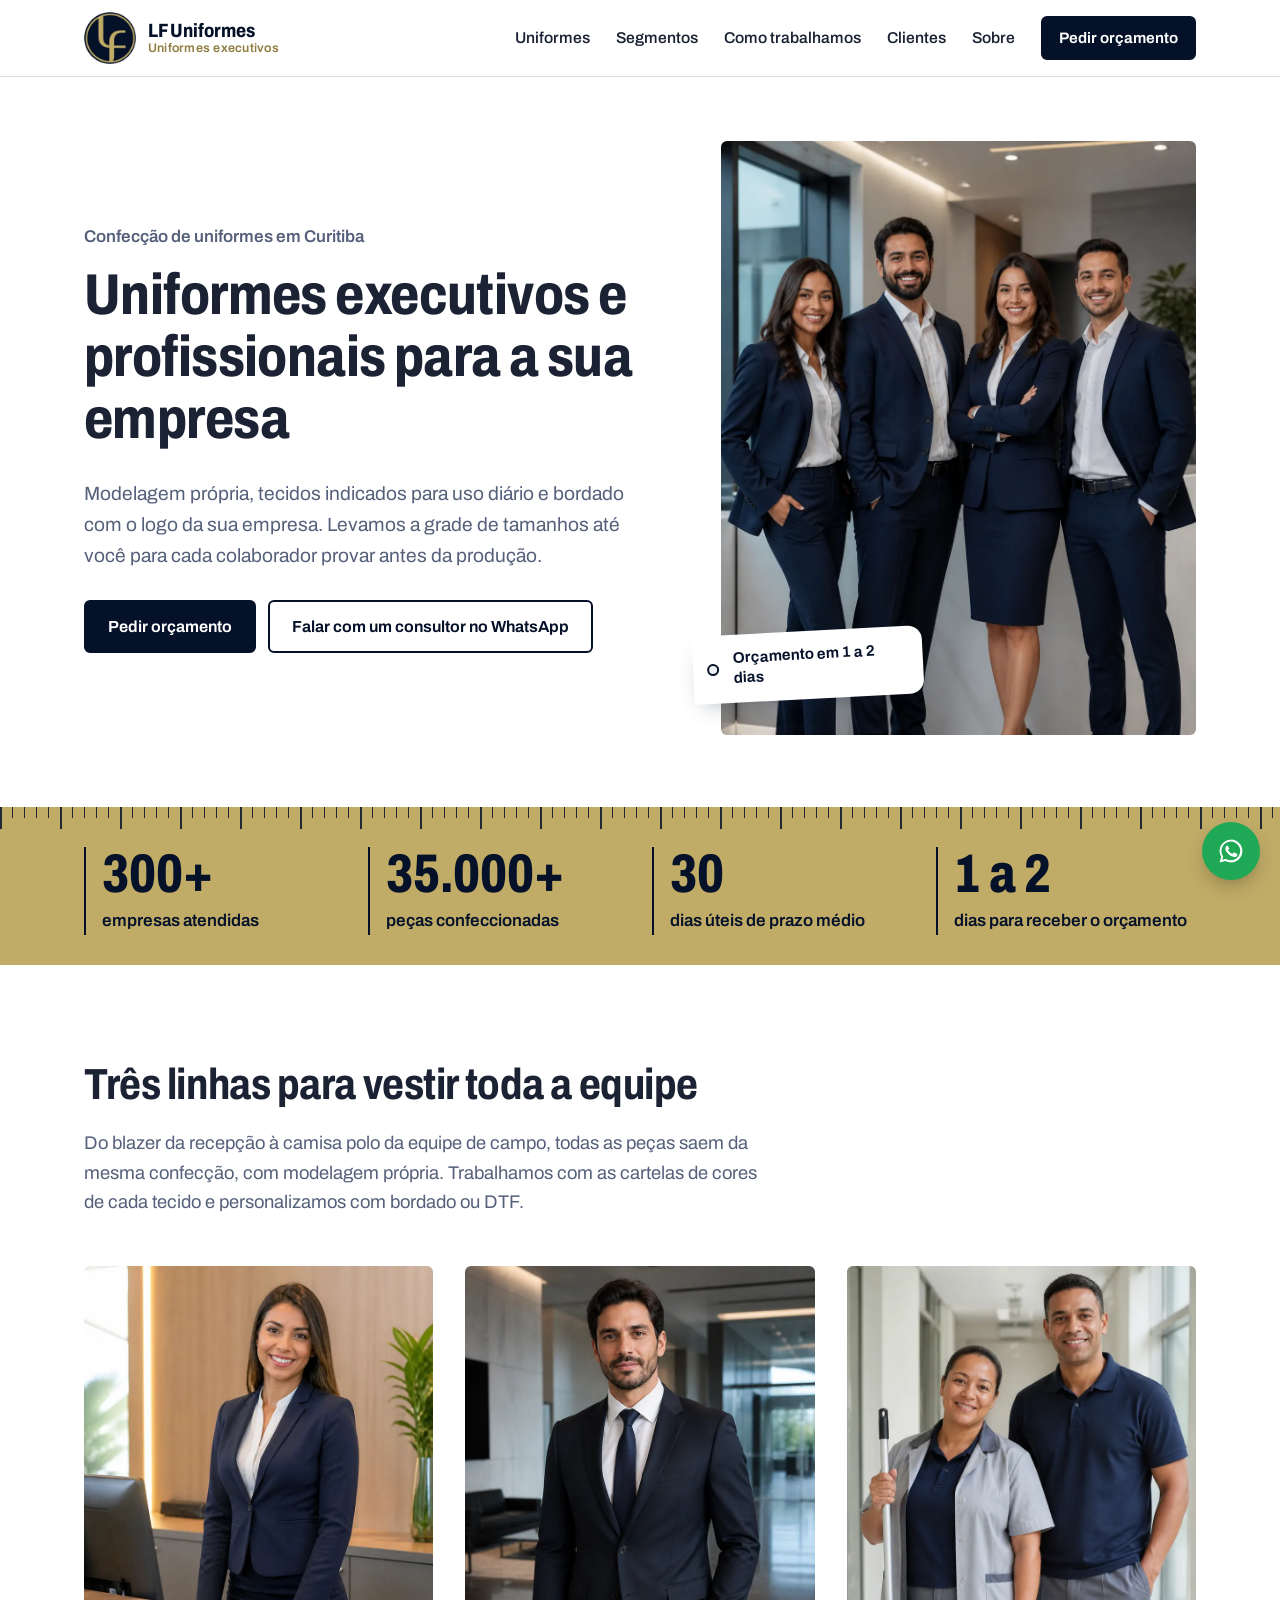
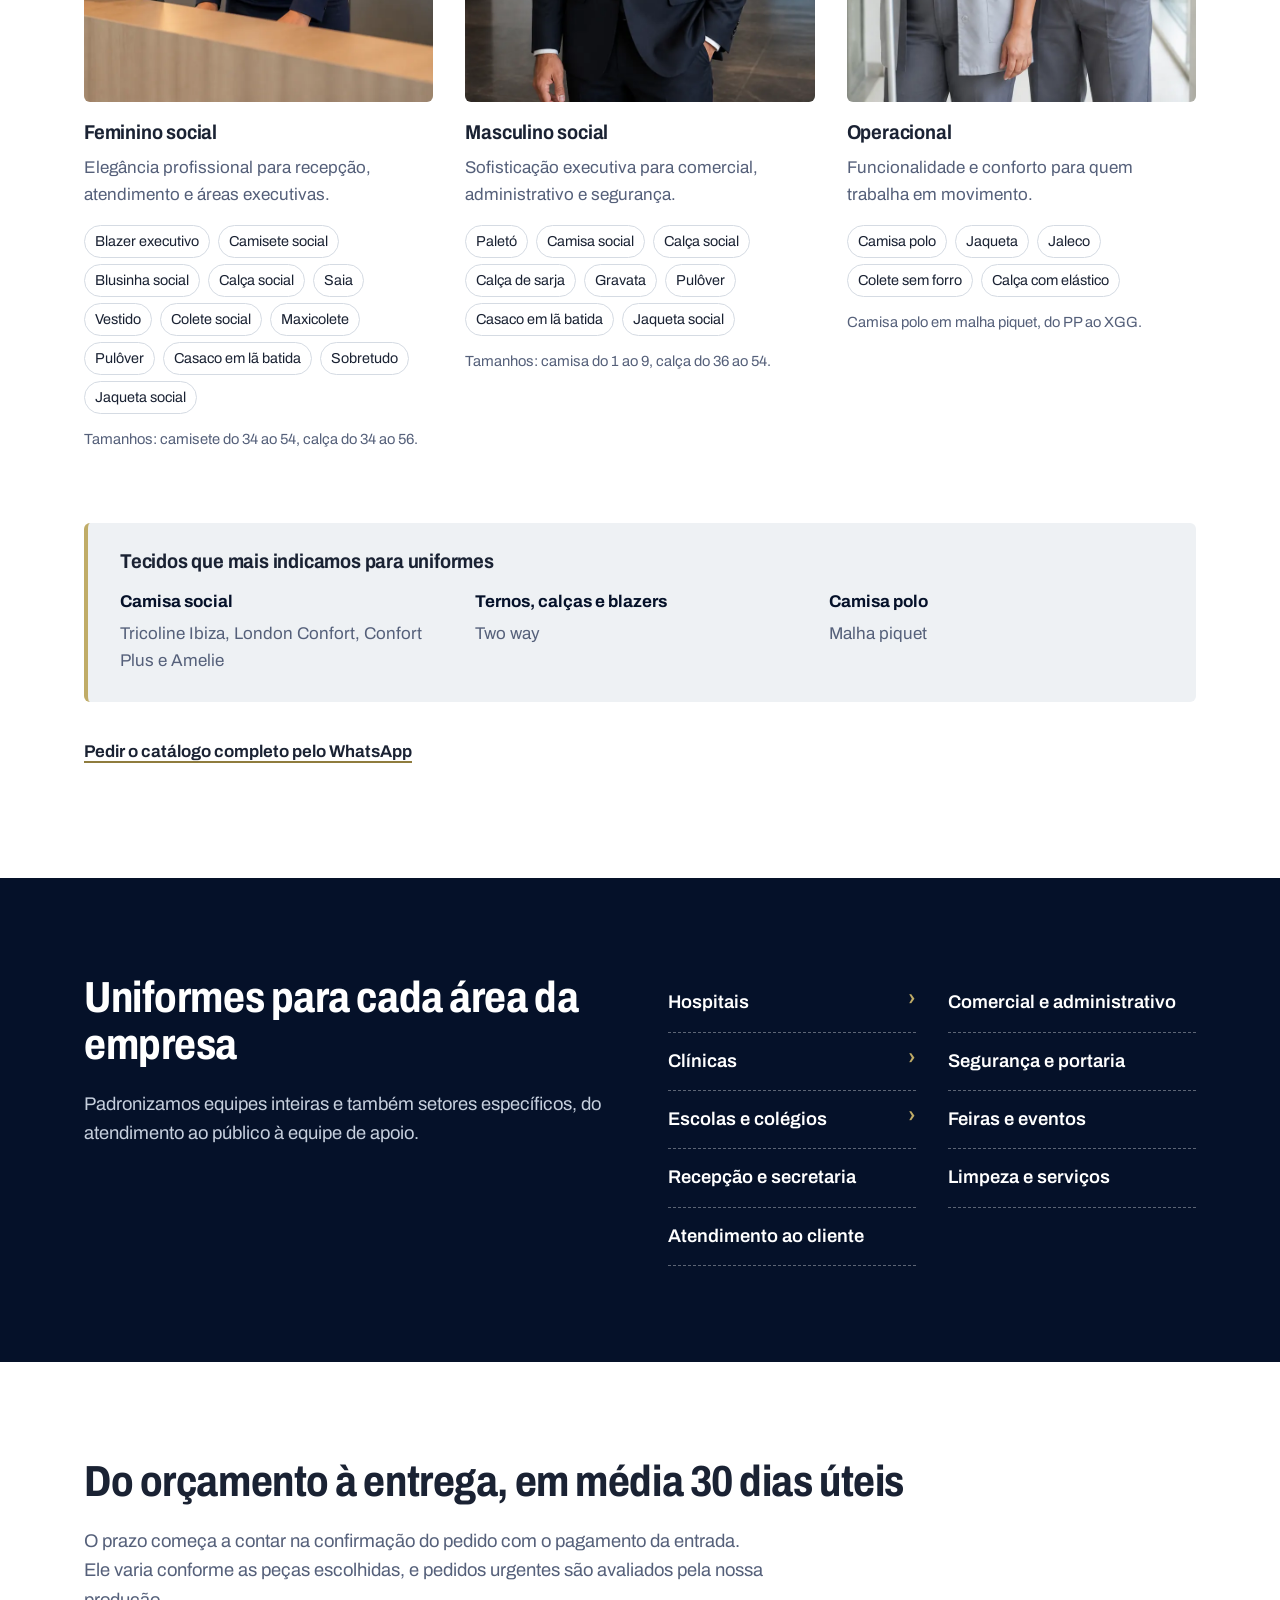
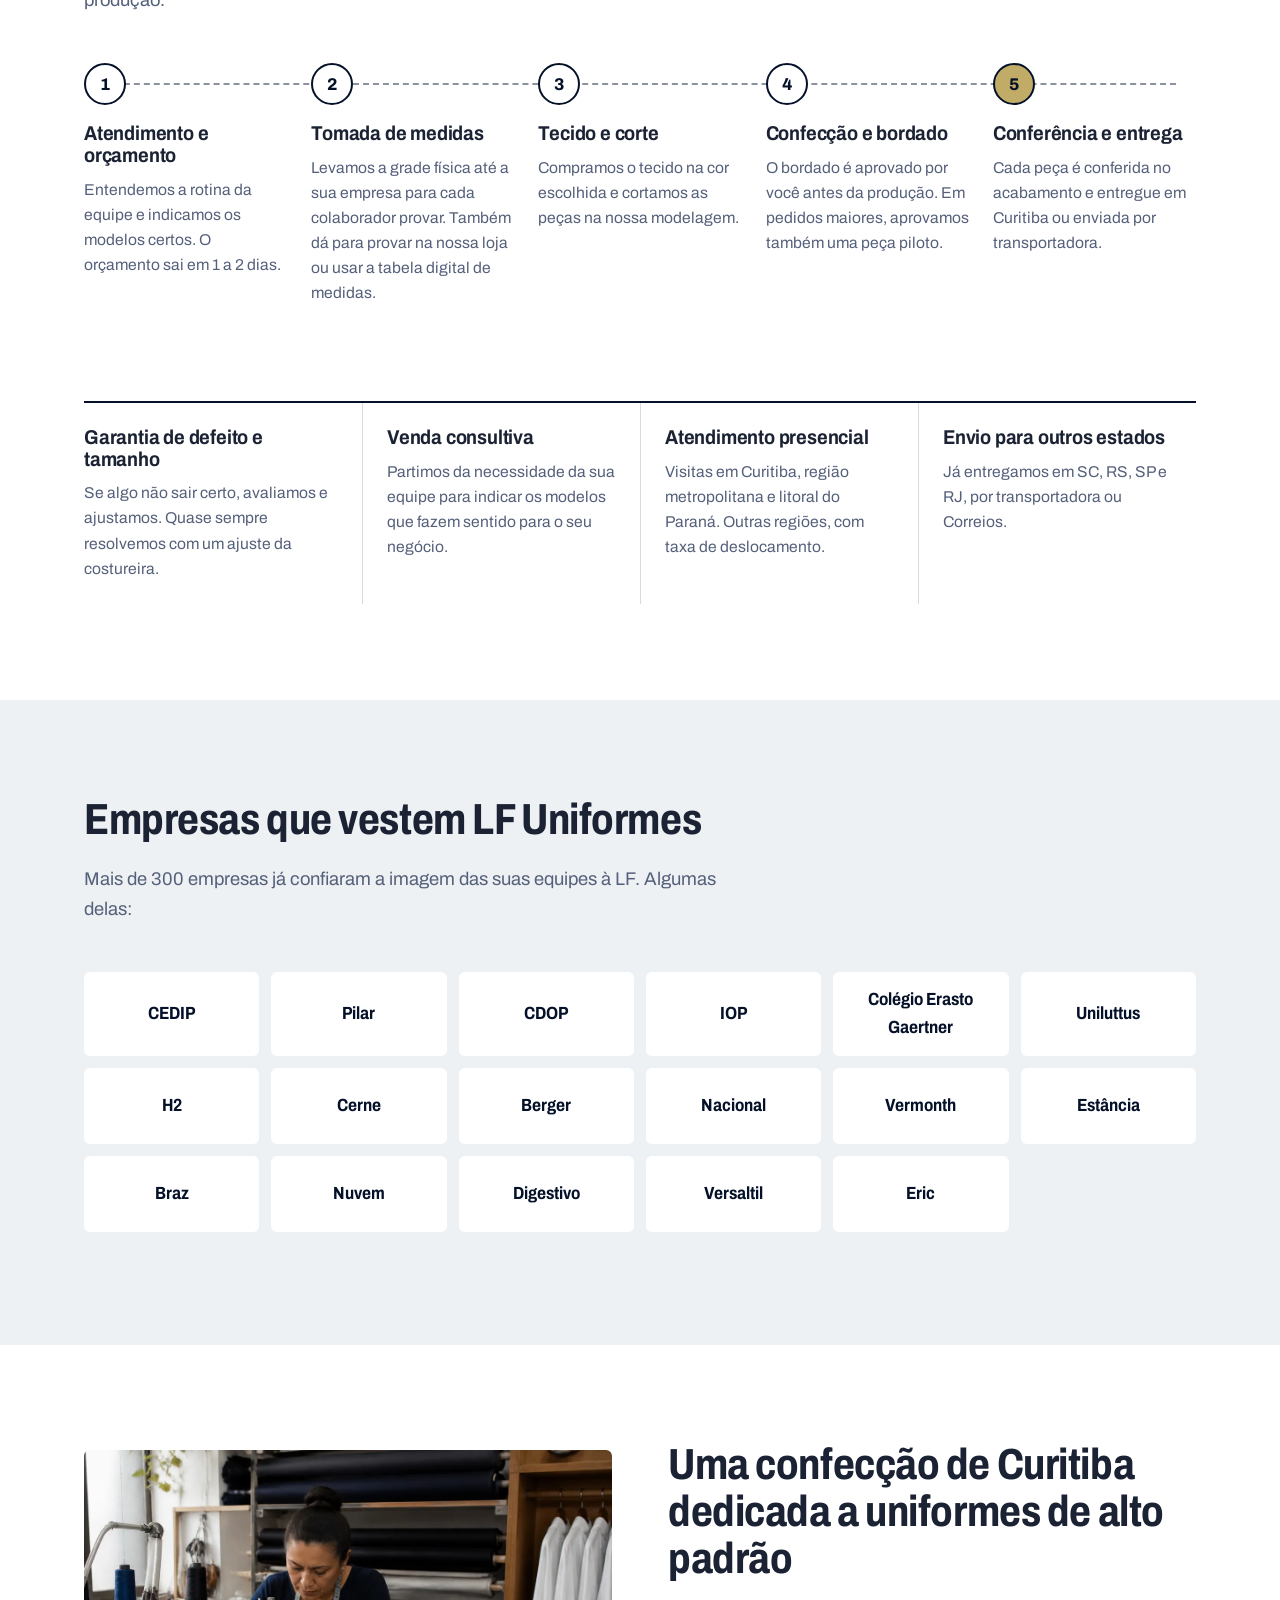
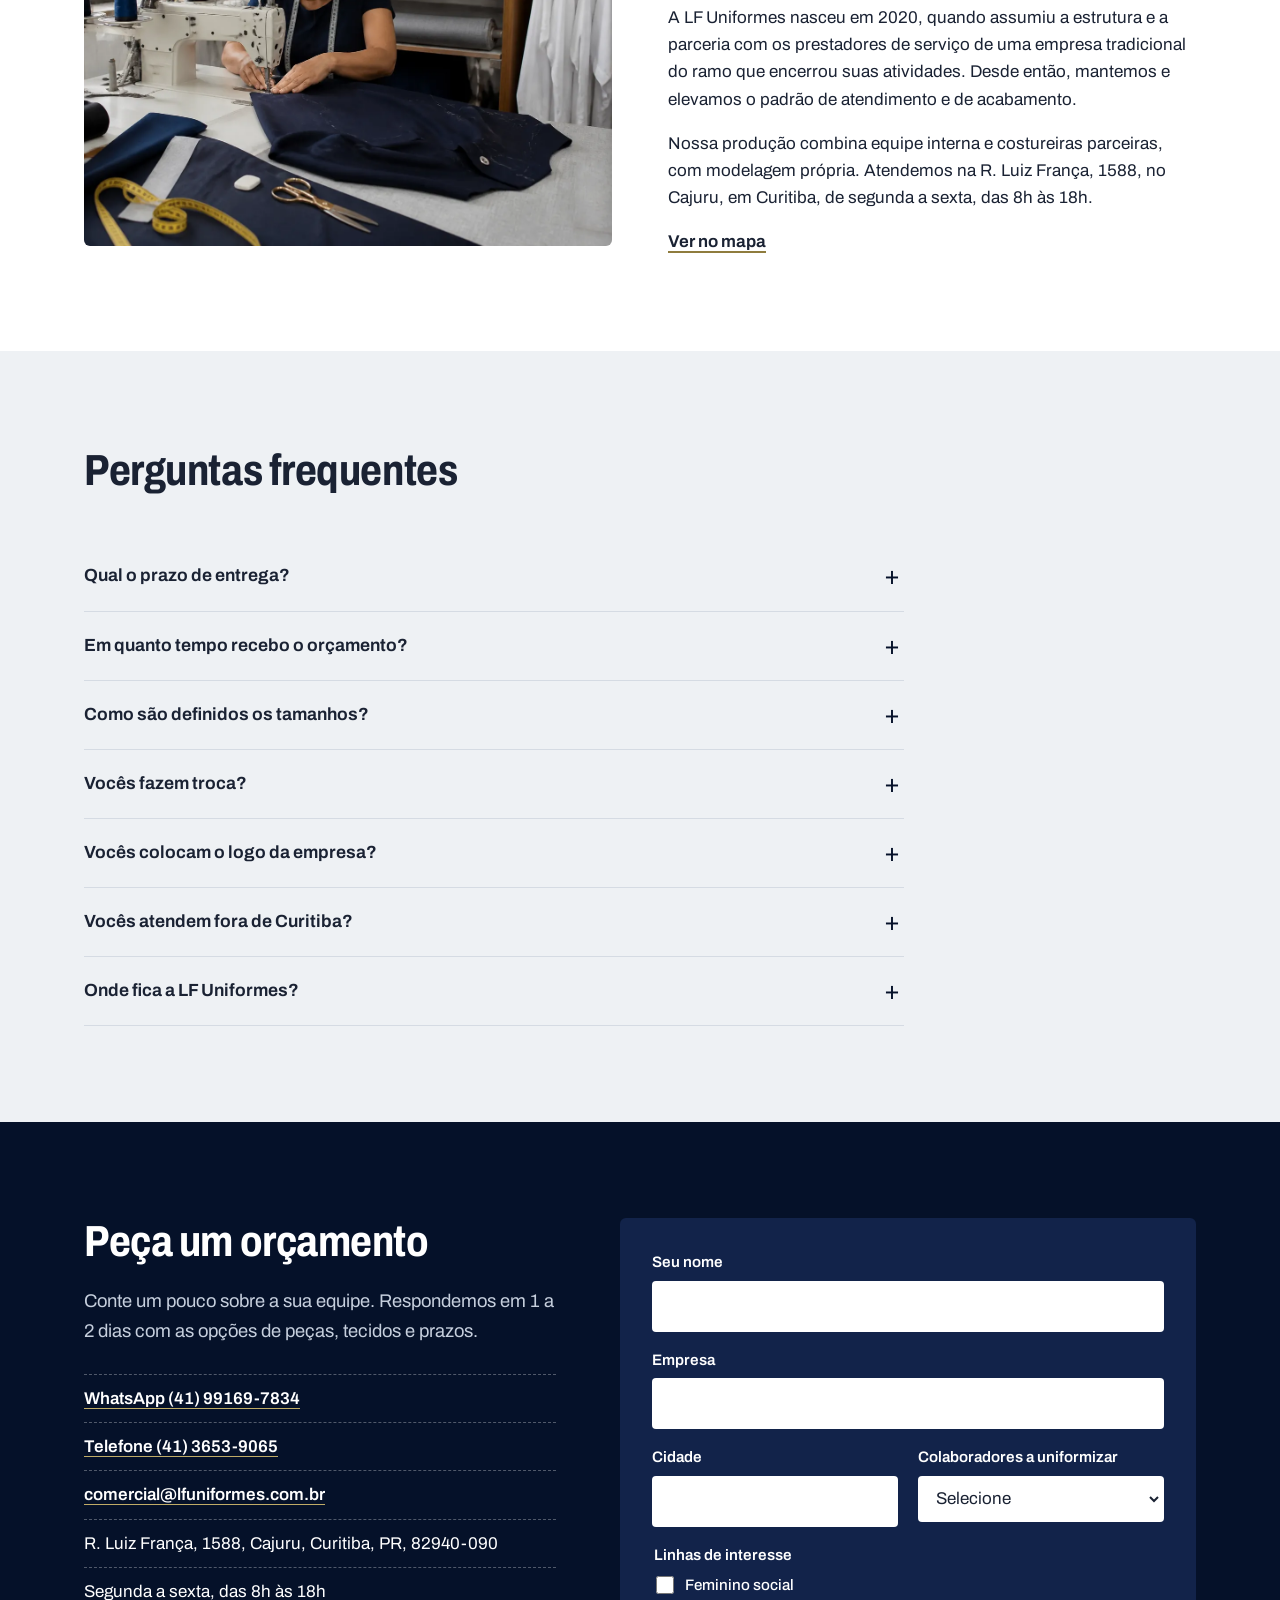
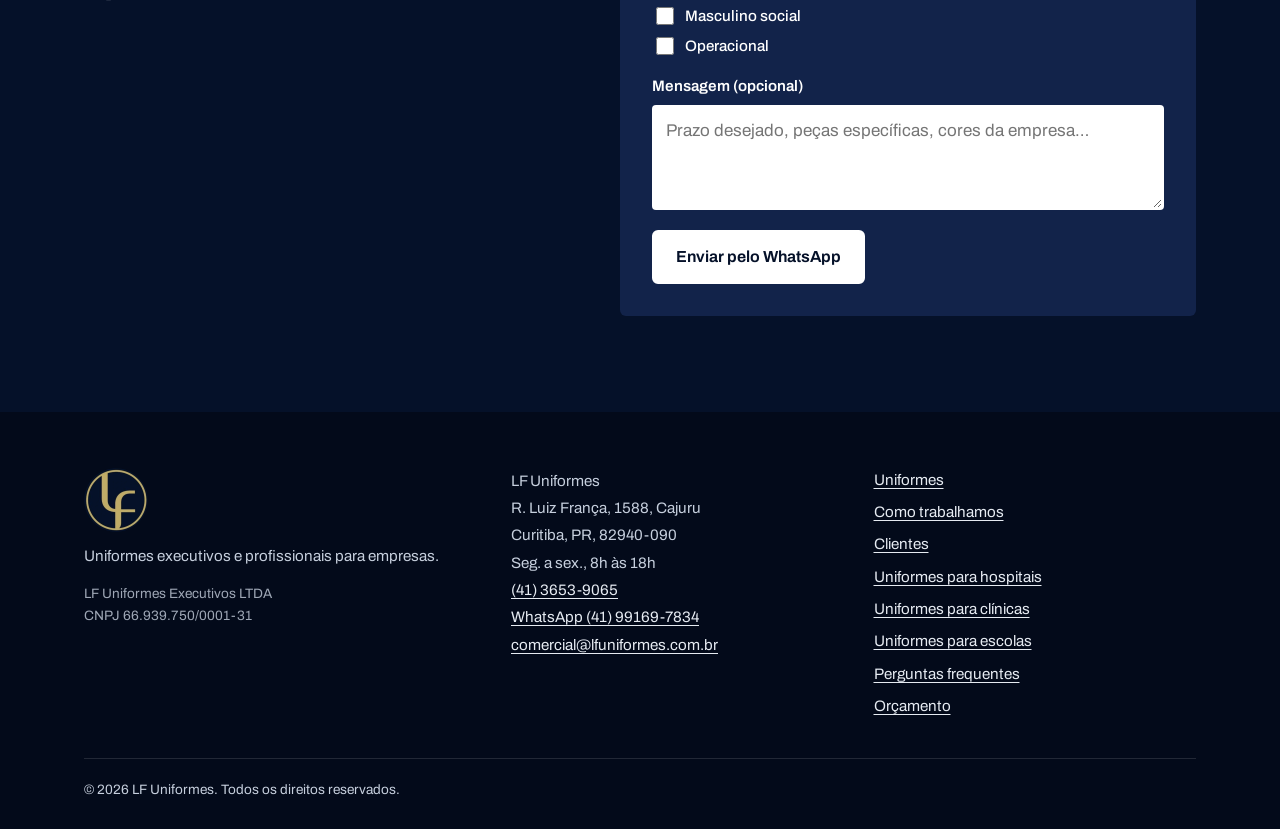
==== commit c22b2f6d: "Remove a opção de envio por e-mail dos formulários de orçamento O envio passa a ser só pelo WhatsApp" ====
--- a/index.html
+++ b/index.html
@@ -2,6 +2,13 @@
 <html lang="pt-BR">
 <head>
   <meta charset="utf-8">
+  <!-- Google Tag Manager -->
+  <script>(function(w,d,s,l,i){w[l]=w[l]||[];w[l].push({'gtm.start':
+  new Date().getTime(),event:'gtm.js'});var f=d.getElementsByTagName(s)[0],
+  j=d.createElement(s),dl=l!='dataLayer'?'&l='+l:'';j.async=true;j.src=
+  'https://www.googletagmanager.com/gtm.js?id='+i+dl;f.parentNode.insertBefore(j,f);
+  })(window,document,'script','dataLayer','GTM-PGRMXWQ');</script>
+  <!-- End Google Tag Manager -->
   <meta name="viewport" content="width=device-width, initial-scale=1">
   <title>Uniformes Executivos e Profissionais em Curitiba | LF Uniformes</title>
   <meta name="description" content="Confecção de uniformes executivos e profissionais em Curitiba. Modelagem própria, bordado com prova, medidas tiradas na sua empresa e prazo médio de 30 dias úteis. Orçamento em 1 a 2 dias.">
@@ -199,6 +206,52 @@
   .tabela-areas td { padding: 4px 0; border: 0; }
   .tabela-areas tr { padding: 14px 0; border-bottom: 1px solid var(--linha); }
 }
+
+/* Blog */
+.blog-cab { max-width: var(--larg); margin: 0 auto; padding: 40px 24px 8px; }
+.blog-cab p { font-size: 1.15rem; color: var(--tinta-2); }
+.categorias { list-style: none; display: flex; flex-wrap: wrap; gap: 8px; padding: 0; margin: 24px 0 0; }
+.categorias a { display: inline-block; padding: 8px 14px; border: 1px solid var(--linha); border-radius: 999px; text-decoration: none; font-weight: 600; font-size: .95rem; }
+.categorias a:hover, .categorias a[aria-current] { border-color: var(--marinho); background: var(--marinho); color: var(--branco); }
+.cards { display: grid; grid-template-columns: repeat(3, 1fr); gap: 24px; list-style: none; padding: 0; margin: 0; }
+.card { border: 1px solid var(--linha); border-radius: var(--raio); padding: 24px; display: flex; flex-direction: column; gap: 10px; background: var(--branco); }
+.card__cat { font-size: .85rem; font-weight: 700; color: var(--fita-escuro); }
+.card h3 { margin: 0; font-size: 1.25rem; }
+.card h3 a { text-decoration: none; }
+.card h3 a:hover { text-decoration: underline; text-decoration-color: var(--fita); }
+.card p { color: var(--tinta-2); font-size: .98rem; margin: 0; }
+.card time { font-size: .85rem; color: var(--tinta-2); margin-top: auto; }
+.blog-vazio { color: var(--tinta-2); }
+
+.artigo { max-width: 760px; margin: 0 auto; padding: 32px 24px 24px; }
+.artigo__cat { font-weight: 700; color: var(--fita-escuro); text-decoration: none; }
+.artigo h1 { font-size: clamp(2rem, 4vw, 3rem); margin-top: 10px; }
+.artigo__meta { color: var(--tinta-2); font-size: .95rem; margin-bottom: 24px; }
+.artigo__resumo { font-size: 1.2rem; line-height: 1.55; padding: 20px 24px; background: var(--papel); border-left: 4px solid var(--fita); border-radius: var(--raio); margin: 0 0 32px; max-width: none; }
+.artigo__corpo { font-size: 1.1rem; line-height: 1.7; }
+.artigo__corpo p, .artigo__corpo li { max-width: 68ch; }
+.artigo__corpo h2 { font-size: 1.75rem; margin-top: 48px; }
+.artigo__corpo h3 { margin-top: 32px; }
+.artigo__corpo ul, .artigo__corpo ol { padding-left: 1.3em; margin: 0 0 1em; }
+.artigo__corpo li { margin-bottom: 6px; }
+.artigo__corpo a { text-decoration-color: var(--fita-escuro); text-underline-offset: 3px; text-decoration-thickness: 2px; font-weight: 600; }
+.artigo__corpo table { width: 100%; border-collapse: collapse; margin: 24px 0; font-size: 1rem; }
+.artigo__corpo th, .artigo__corpo td { text-align: left; vertical-align: top; padding: 12px 12px 12px 0; border-bottom: 1px solid var(--linha); }
+.artigo__corpo th { border-bottom: 2px solid var(--marinho); font-size: .92rem; }
+.tabela-rolagem { overflow-x: auto; }
+.artigo .faq { margin-top: 8px; }
+
+.material { margin: 40px 0; padding: 28px; background: var(--marinho); color: var(--branco); border-radius: var(--raio); }
+.material h2 { margin: 0 0 8px; font-size: 1.5rem; color: var(--branco); }
+.material > p { color: #c6cfdd; margin-bottom: 18px; }
+.material .form { padding: 0; background: none; }
+.material__ok { font-weight: 600; color: var(--fita); margin: 0; }
+
+.artigo-cta { max-width: 760px; margin: 16px auto 0; padding: 0 24px 72px; }
+.artigo-cta > div { border-top: 2px solid var(--marinho); padding-top: 28px; }
+.relacionados { max-width: var(--larg); margin: 0 auto; padding: 0 24px 96px; }
+@media (max-width: 980px) { .cards { grid-template-columns: 1fr 1fr; } }
+@media (max-width: 760px) { .cards { grid-template-columns: 1fr; } .material { padding: 22px; } .blog-cab { padding: 28px 20px 0; } }
 
 /* Segmentos */
 .segmentos { display: grid; grid-template-columns: 1fr 1fr; gap: 56px; align-items: start; }
@@ -392,6 +445,9 @@
   </script>
 </head>
 <body>
+  <!-- Google Tag Manager (noscript) -->
+  <noscript><iframe src="https://www.googletagmanager.com/ns.html?id=GTM-PGRMXWQ" height="0" width="0" style="display:none;visibility:hidden"></iframe></noscript>
+  <!-- End Google Tag Manager (noscript) -->
   <a class="skip" href="#conteudo">Pular para o conteúdo</a>
 
   <header class="topo">
@@ -616,7 +672,6 @@
           <p class="form__erro" id="form-erro" role="alert" hidden></p>
           <div class="form__acoes">
             <button type="submit" class="btn btn--claro" data-canal="whatsapp">Enviar pelo WhatsApp</button>
-            <button type="submit" class="btn btn--linha-clara" data-canal="email">Enviar por e-mail</button>
           </div>
         </form>
       </div>
@@ -661,7 +716,6 @@
 // LF Uniformes — scripts básicos
 (function () {
   var WHATSAPP = '5541991697834';
-  var EMAIL = 'comercial@lfuniformes.com.br';
 
   // Ano do rodapé
   var ano = document.getElementById('ano');
@@ -723,14 +777,47 @@
     a.addEventListener('click', function () { evento('clique_whatsapp', { posicao: a.getAttribute('data-wa') }); });
   });
 
+  // Formulários de materiais (blog): envia para o webhook (n8n/CRM), se configurado,
+  // ou abre o WhatsApp com o pedido do material.
+  var LEAD_WEBHOOK = ''; // ex.: 'https://seu-n8n/webhook/lf-leads'
+  document.querySelectorAll('form.form-material').forEach(function (fm) {
+    fm.addEventListener('submit', function (e) {
+      e.preventDefault();
+      var d = new FormData(fm);
+      var nome = (d.get('nome') || '').trim(), empresa = (d.get('empresa') || '').trim(), zap = (d.get('whatsapp') || '').trim();
+      var err = fm.querySelector('.form__erro');
+      if (!nome || !empresa || zap.replace(/\D/g, '').length < 10) {
+        err.textContent = 'Preencha nome, empresa e um WhatsApp com DDD para receber o material.';
+        err.hidden = false;
+        return;
+      }
+      err.hidden = true;
+      var dados = {
+        nome: nome, empresa: empresa, whatsapp: zap, email: (d.get('email') || '').trim(),
+        material: fm.getAttribute('data-material'), material_titulo: fm.getAttribute('data-material-titulo'),
+        artigo: location.pathname, origem: origem()
+      };
+      evento('download_material', { material: dados.material, artigo: dados.artigo });
+      var texto = 'Oi, vim pelo blog da LF! Quero receber o material: ' + dados.material_titulo + '.\n\nNome: ' + nome + '\nEmpresa: ' + empresa + (dados.email ? '\nE-mail: ' + dados.email : '') + '\nArtigo: ' + location.pathname;
+      function concluir() {
+        fm.innerHTML = '<p class="material__ok" role="status">Pronto! Vamos enviar o material no seu WhatsApp.</p>';
+      }
+      if (LEAD_WEBHOOK) {
+        fetch(LEAD_WEBHOOK, { method: 'POST', headers: { 'Content-Type': 'application/json' }, body: JSON.stringify(dados) })
+          .then(concluir)
+          .catch(function () { window.open('https://wa.me/' + WHATSAPP + '?text=' + encodeURIComponent(texto), '_blank', 'noopener'); concluir(); });
+      } else {
+        window.open('https://wa.me/' + WHATSAPP + '?text=' + encodeURIComponent(texto), '_blank', 'noopener');
+        concluir();
+      }
+    });
+  });
+
   // Formulário de orçamento: monta a mensagem e abre WhatsApp ou e-mail
   var form = document.getElementById('form-orcamento');
   if (!form) return;
   var erro = document.getElementById('form-erro');
   var canal = 'whatsapp';
-  form.querySelectorAll('button[data-canal]').forEach(function (b) {
-    b.addEventListener('click', function () { canal = b.getAttribute('data-canal'); });
-  });
 
   form.addEventListener('submit', function (e) {
     e.preventDefault();
@@ -761,11 +848,7 @@
 
     evento('envio_orcamento', { canal: canal, colaboradores: d.get('qtd') || '', segmento: form.getAttribute('data-segmento') || 'home' });
 
-    if (canal === 'email') {
-      location.href = 'mailto:' + EMAIL + '?subject=' + encodeURIComponent('Orçamento de uniformes – ' + empresa) + '&body=' + encodeURIComponent(texto);
-    } else {
-      window.open('https://wa.me/' + WHATSAPP + '?text=' + encodeURIComponent(texto), '_blank', 'noopener');
-    }
+    window.open('https://wa.me/' + WHATSAPP + '?text=' + encodeURIComponent(texto), '_blank', 'noopener');
   });
 })();
 
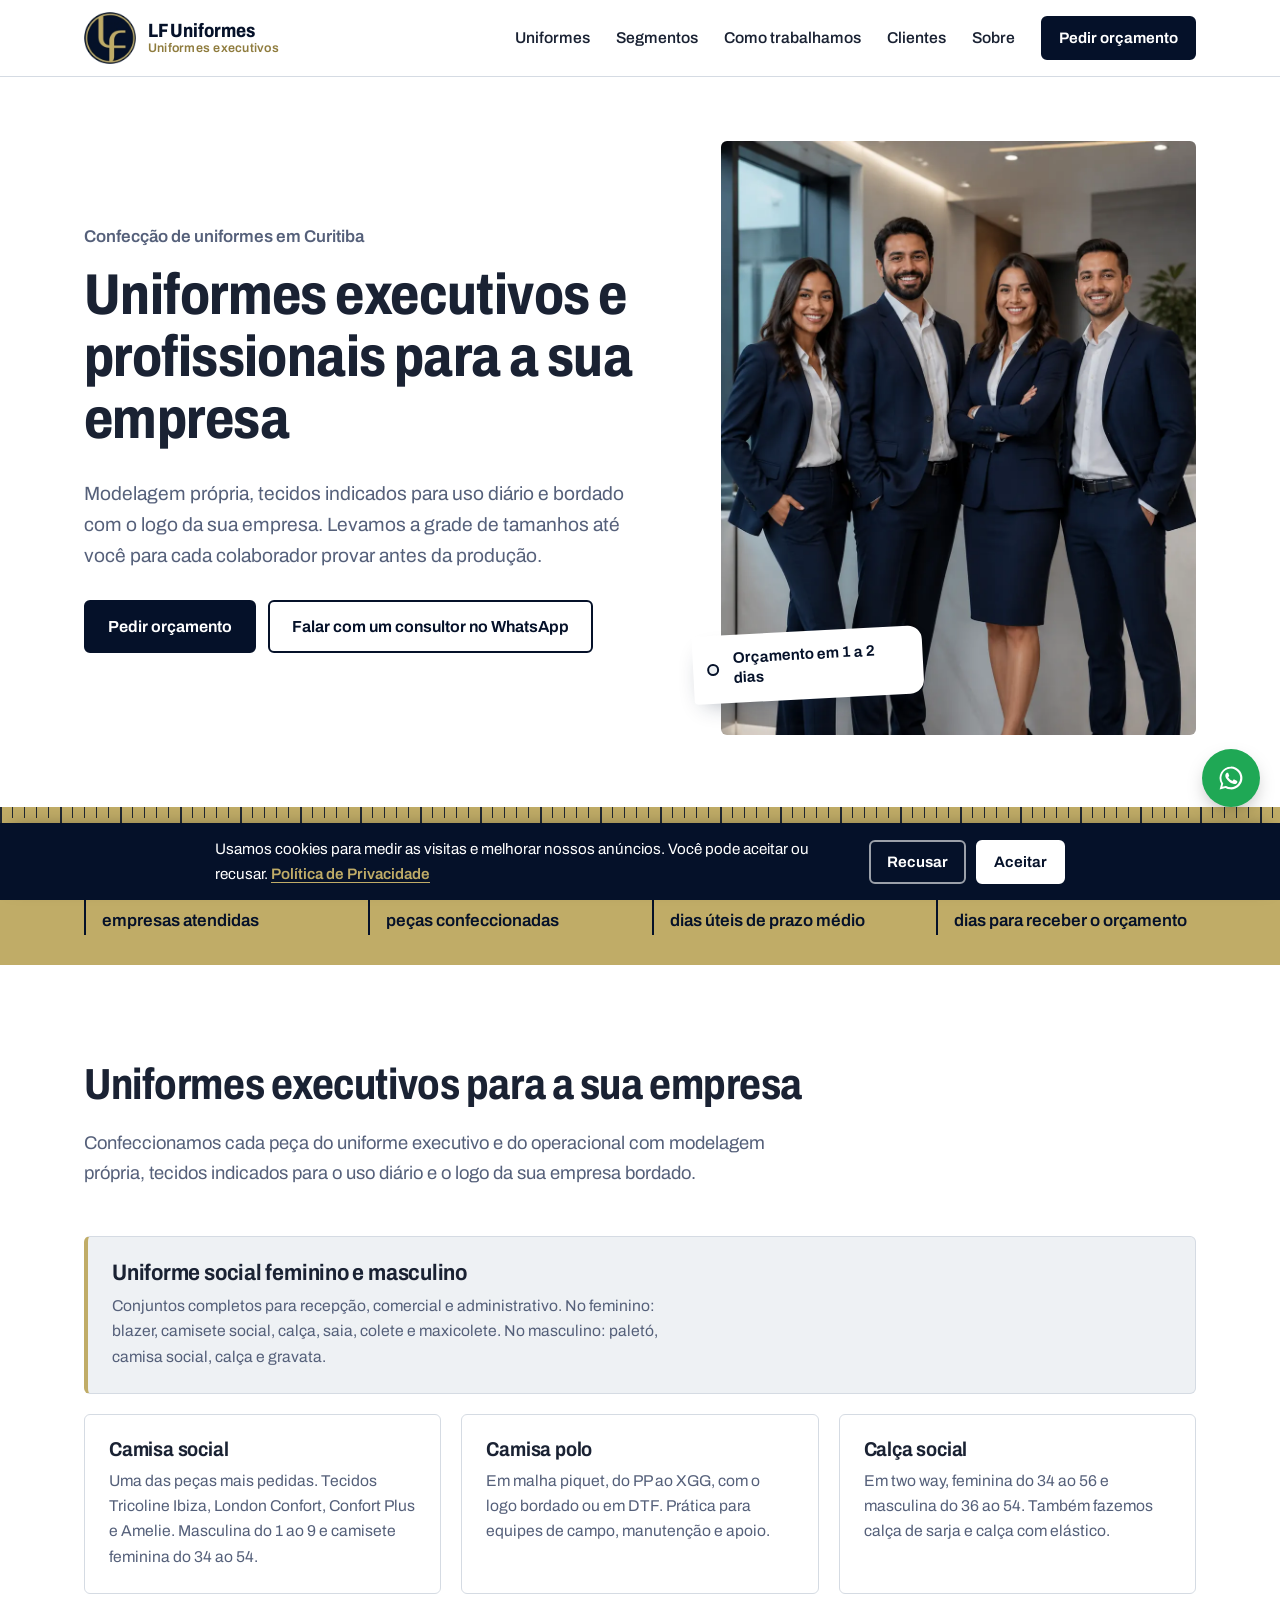
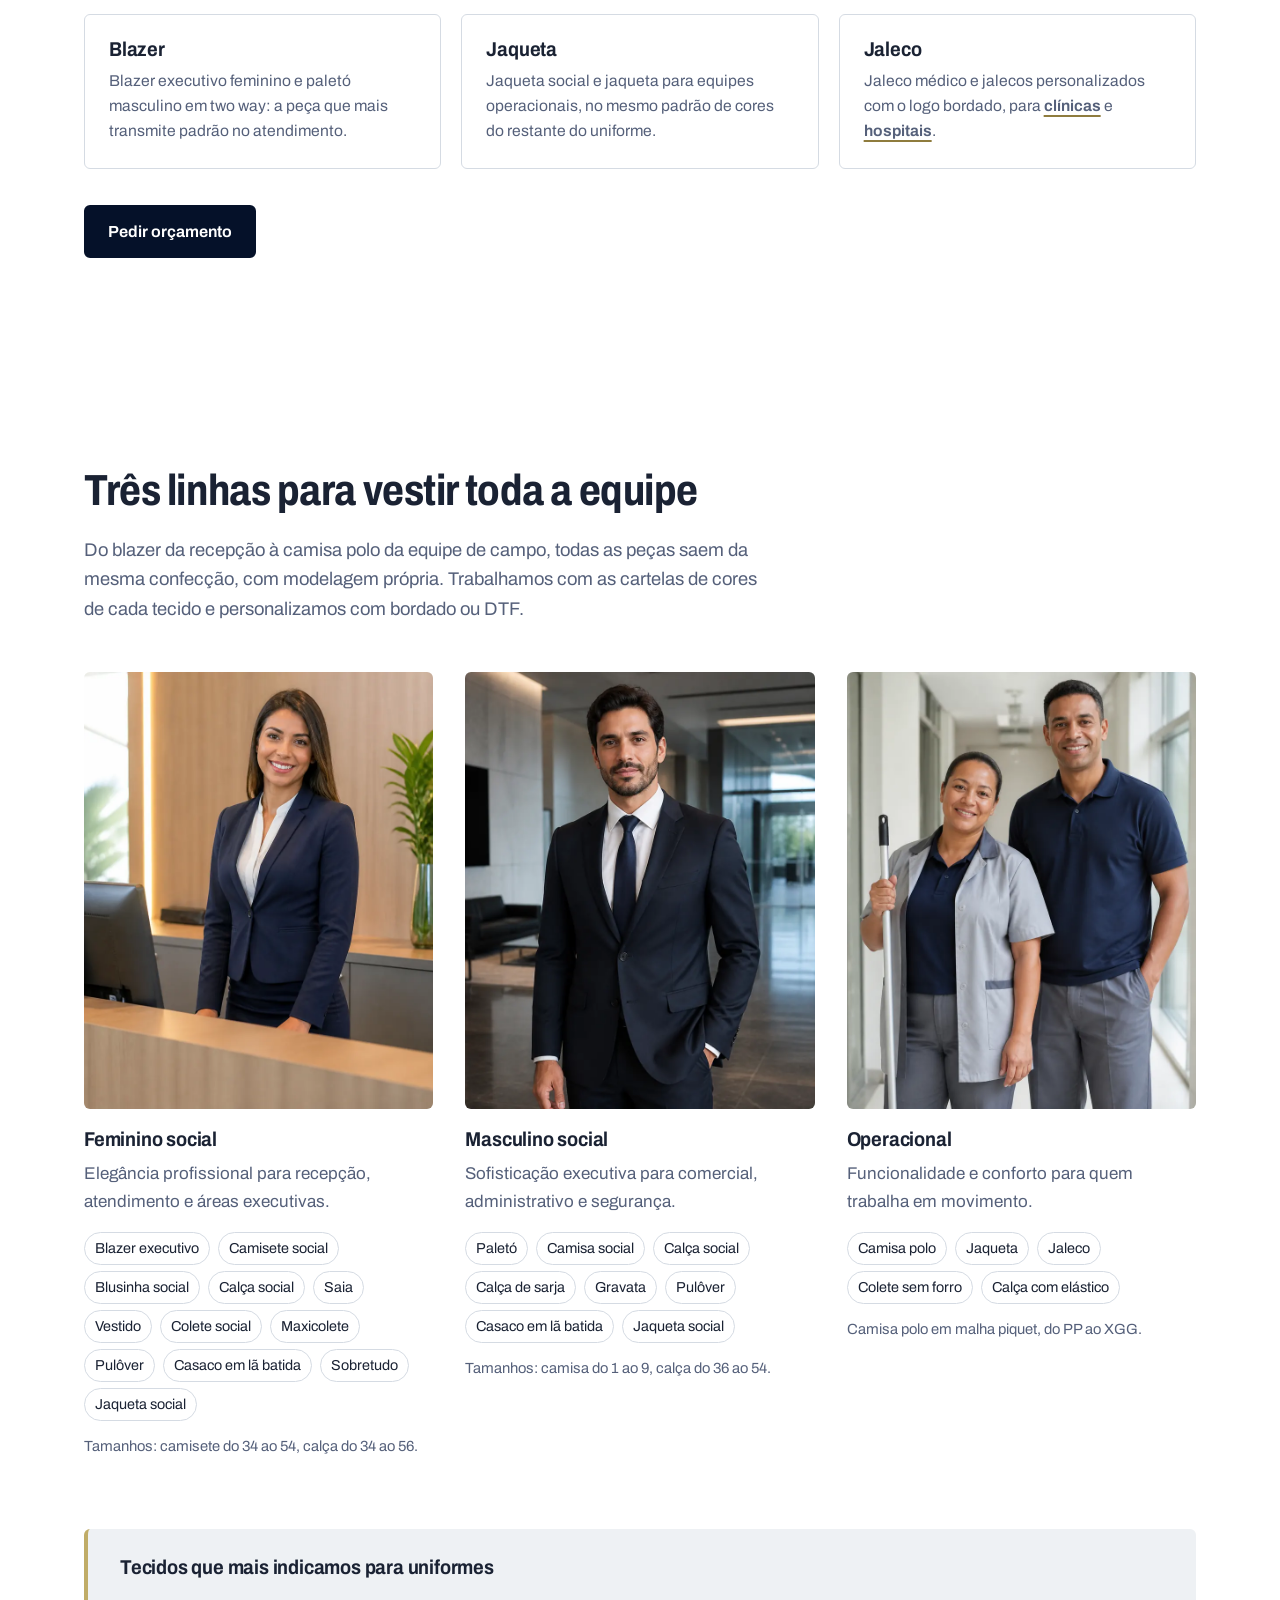
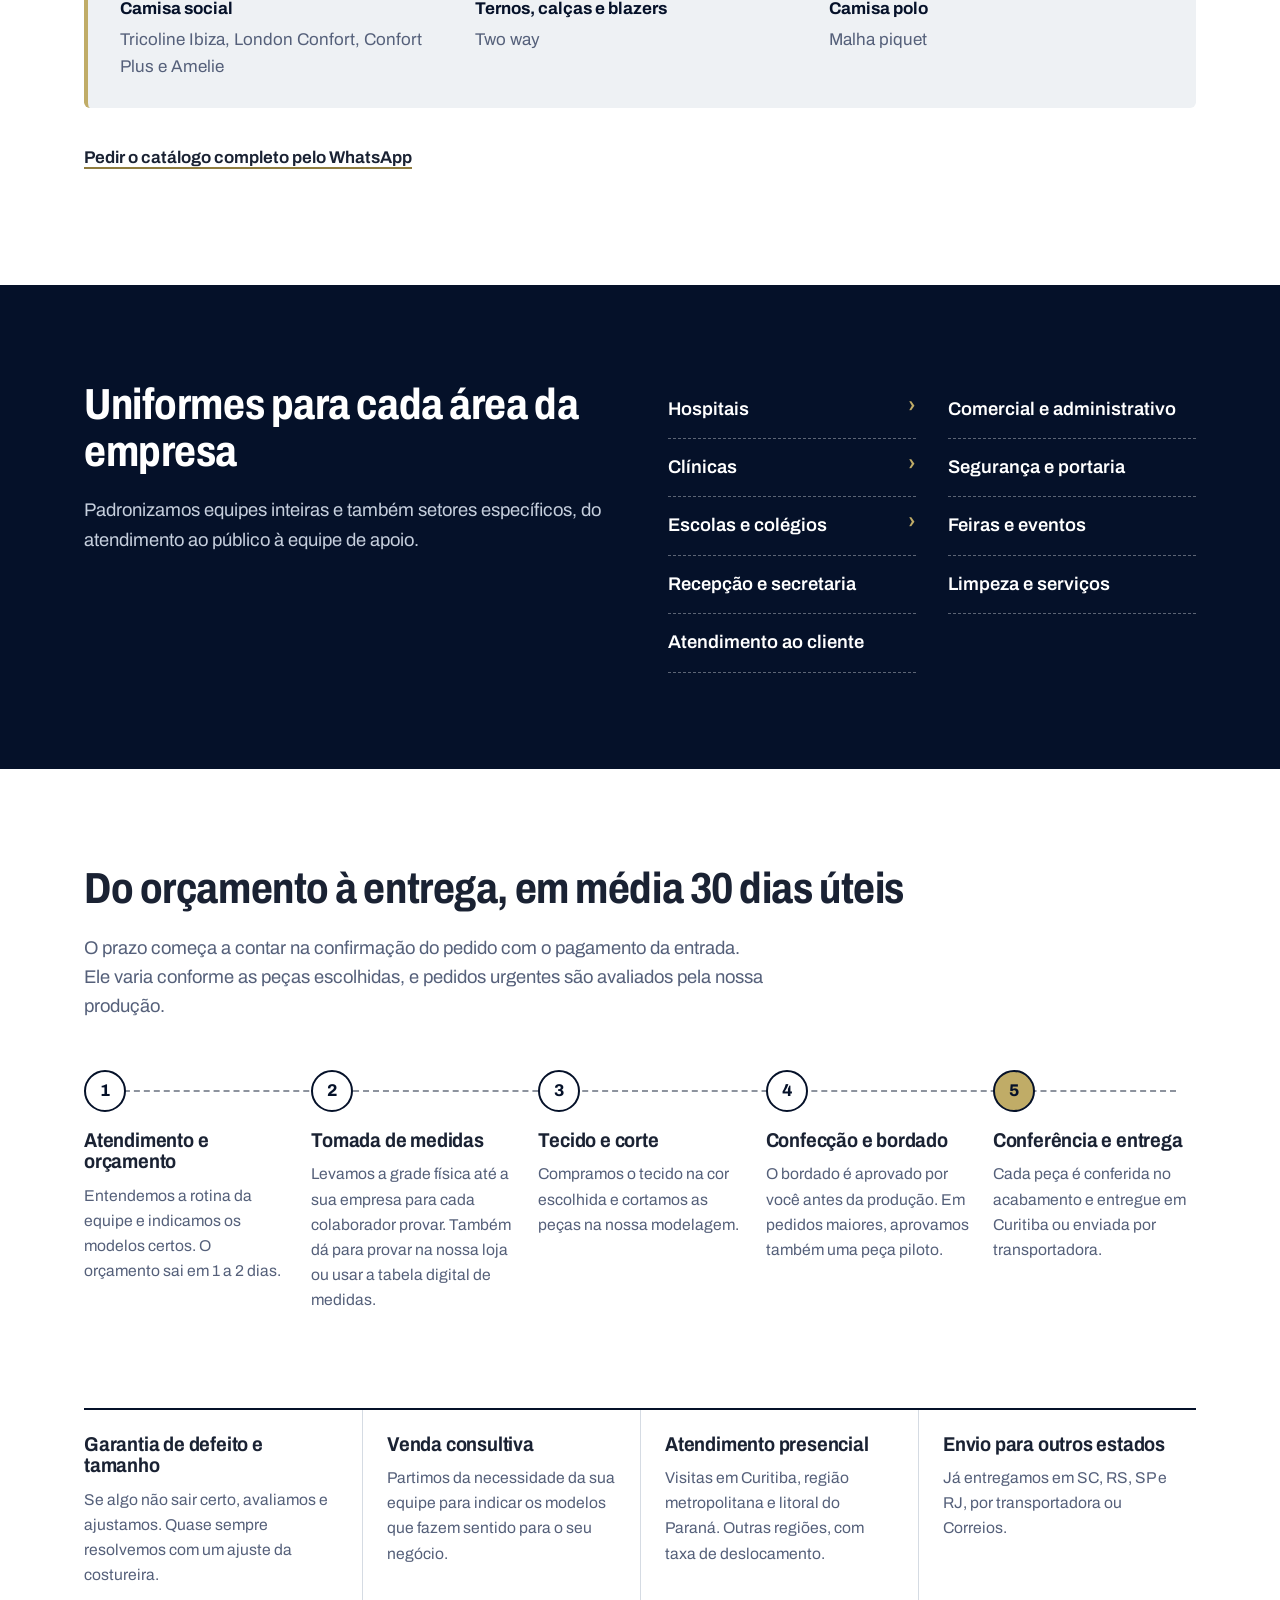
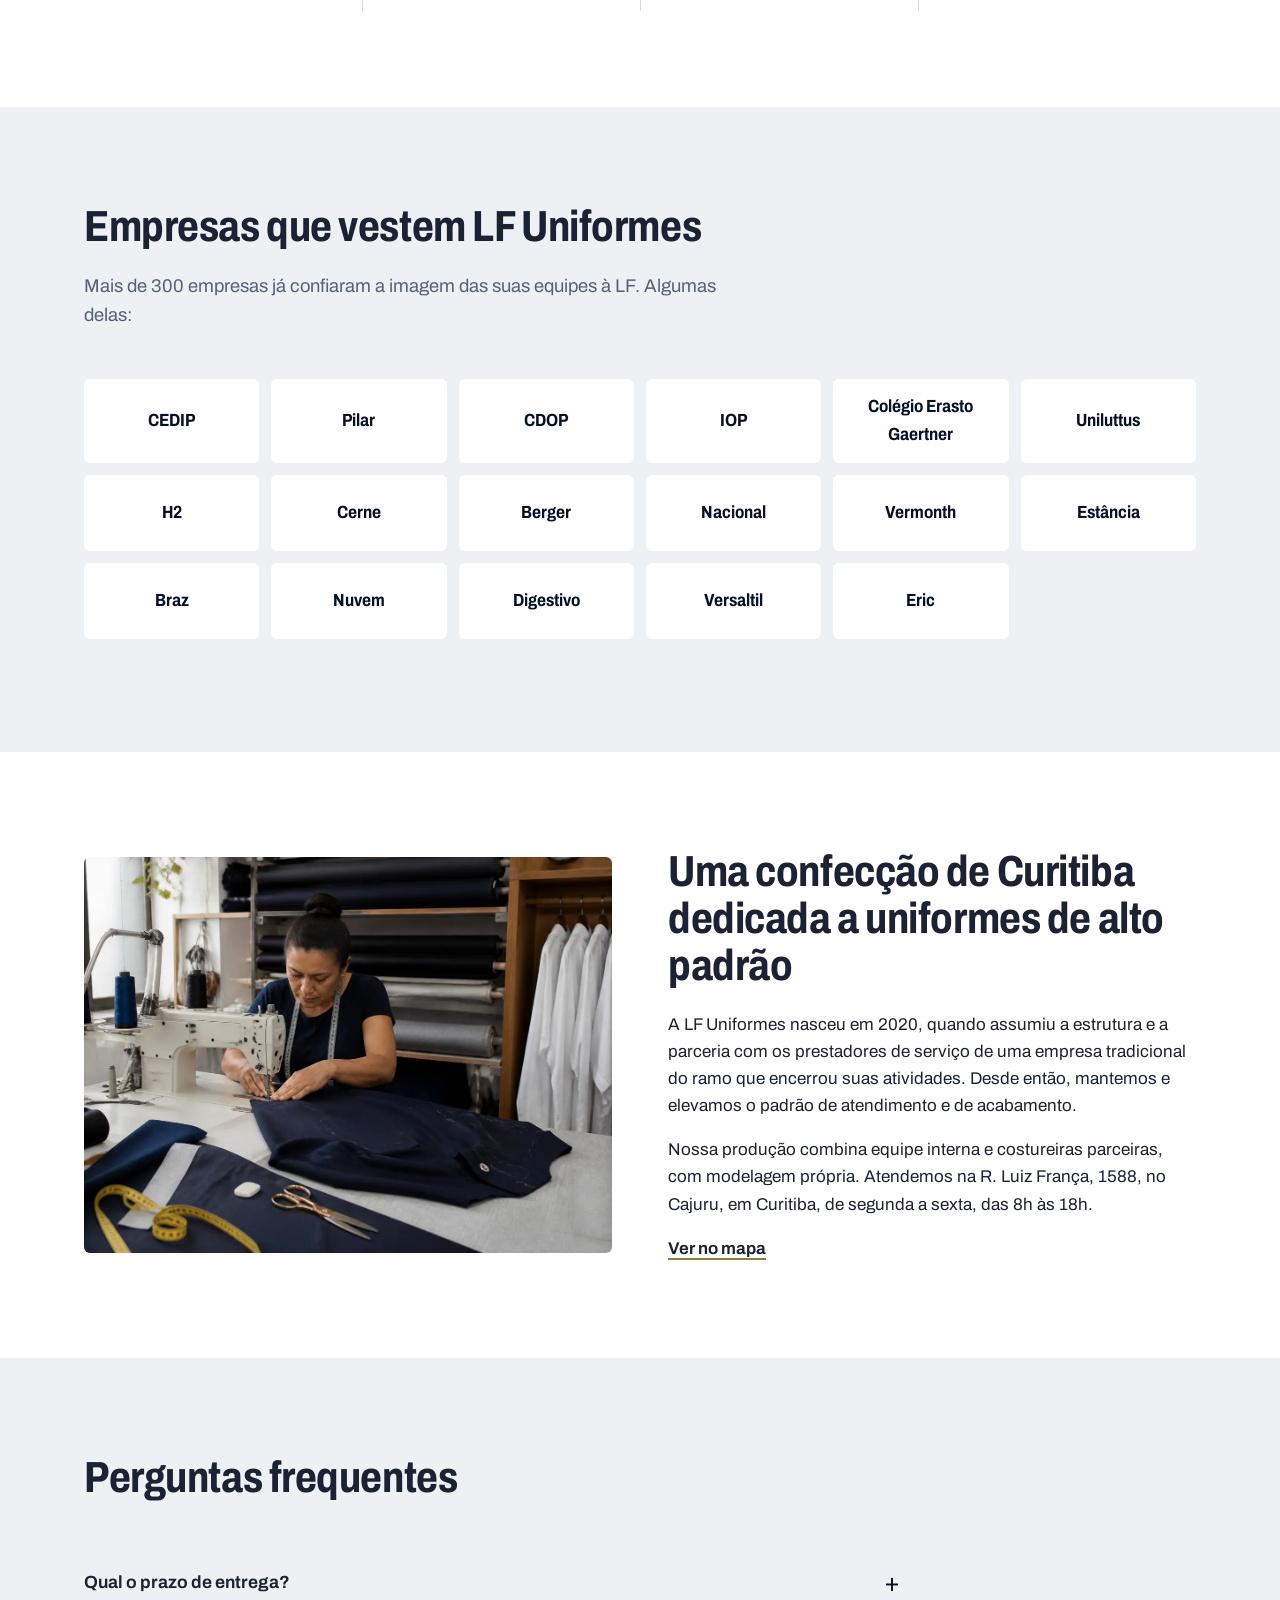
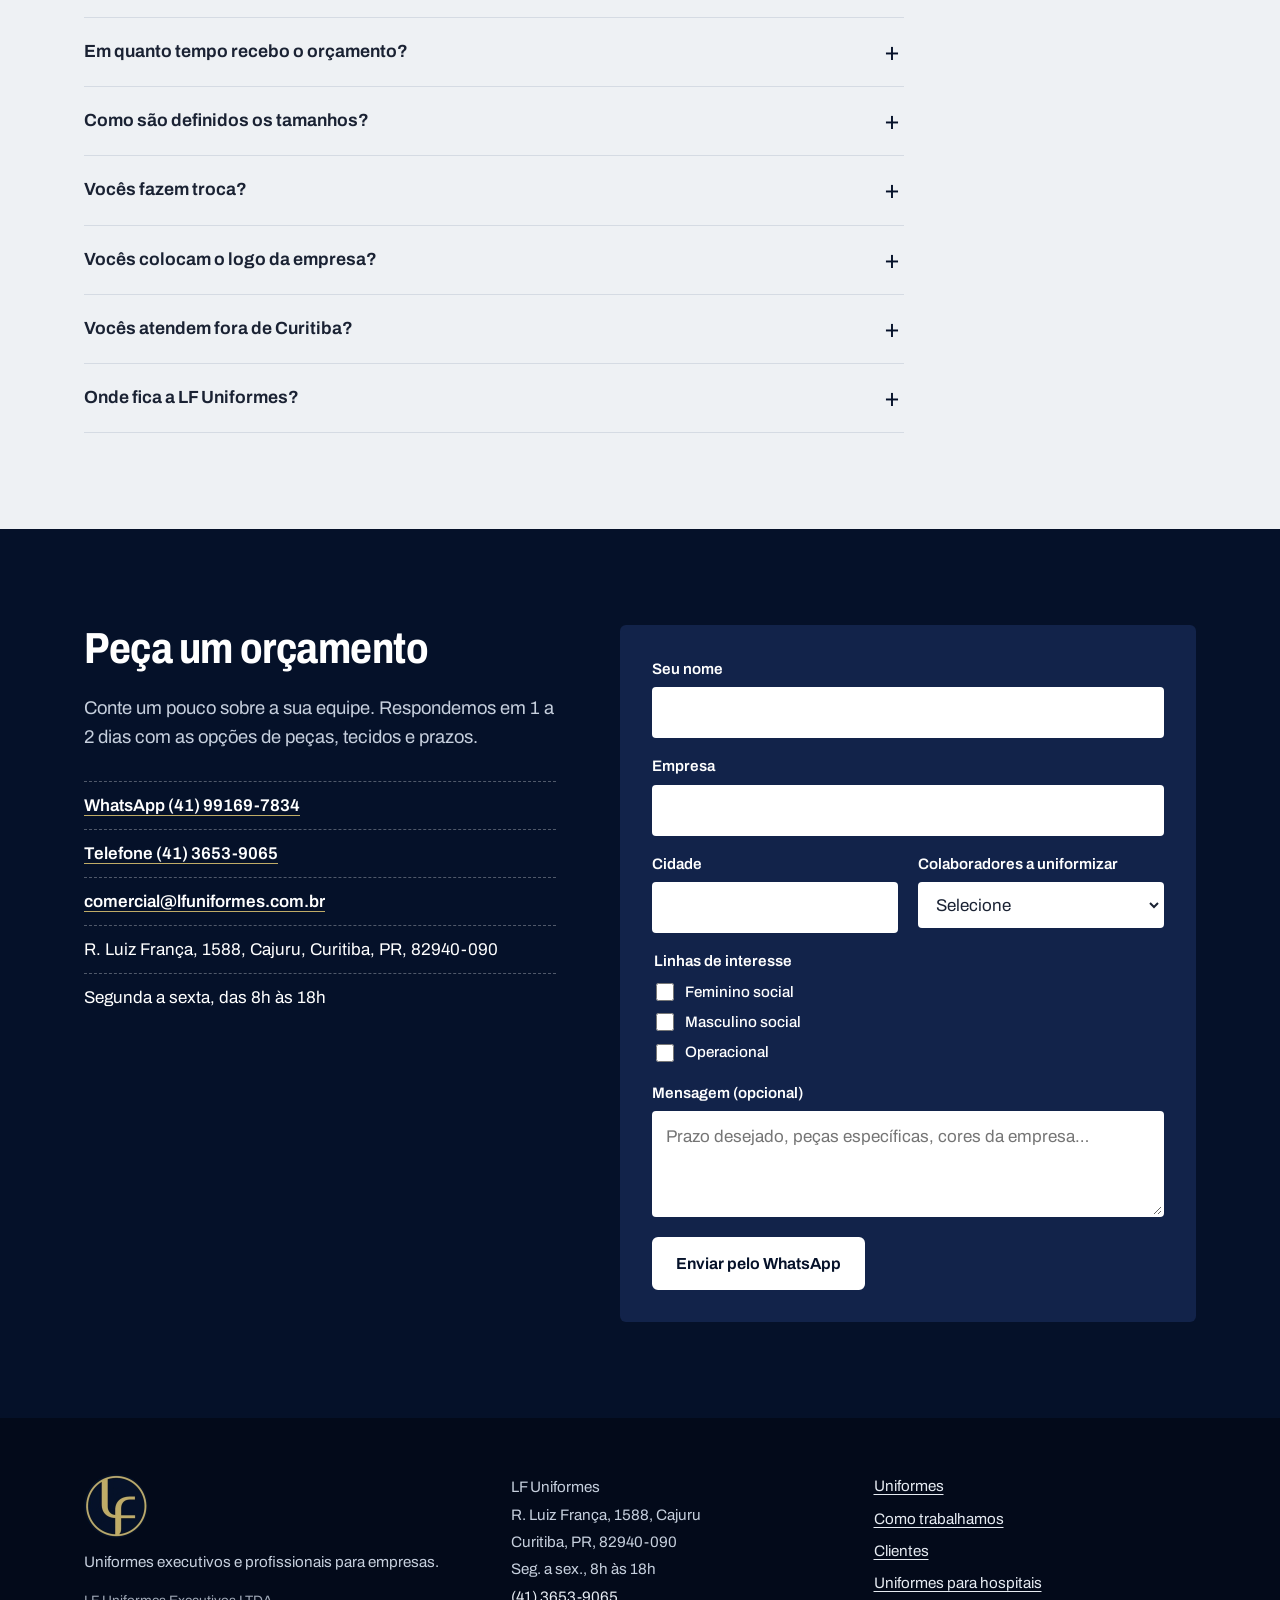
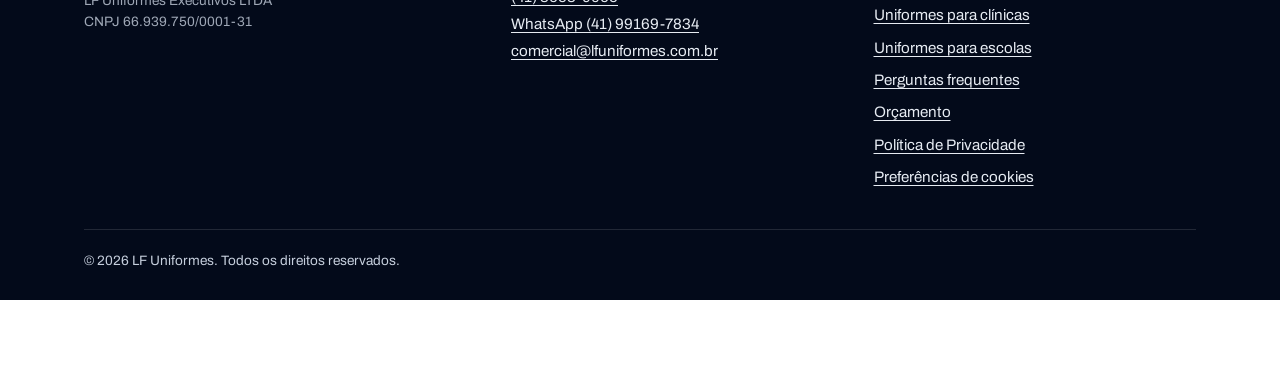
==== commit 6f0f423d: "Jalecos, bloco de peças, rastreio de campanhas, código do lead e aviso de cookies Gerado a partir da" ====
--- a/index.html
+++ b/index.html
@@ -2,6 +2,24 @@
 <html lang="pt-BR">
 <head>
   <meta charset="utf-8">
+  <!-- Consent Mode do Google: tudo negado até o visitante aceitar (antes do GTM) -->
+  <script>
+  window.dataLayer = window.dataLayer || [];
+  function gtag(){dataLayer.push(arguments);}
+  gtag('consent', 'default', {
+    ad_storage: 'denied',
+    ad_user_data: 'denied',
+    ad_personalization: 'denied',
+    analytics_storage: 'denied',
+    wait_for_update: 500
+  });
+  try {
+    var lfc = JSON.parse(localStorage.getItem('lf_consentimento') || 'null');
+    if (lfc && lfc.valor === 'granted' && lfc.expira_em > Date.now()) {
+      gtag('consent', 'update', {ad_storage: 'granted', ad_user_data: 'granted', ad_personalization: 'granted', analytics_storage: 'granted'});
+    }
+  } catch (e) {}
+  </script>
   <!-- Google Tag Manager -->
   <script>(function(w,d,s,l,i){w[l]=w[l]||[];w[l].push({'gtm.start':
   new Date().getTime(),event:'gtm.js'});var f=d.getElementsByTagName(s)[0],
@@ -252,6 +270,60 @@
 .relacionados { max-width: var(--larg); margin: 0 auto; padding: 0 24px 96px; }
 @media (max-width: 980px) { .cards { grid-template-columns: 1fr 1fr; } }
 @media (max-width: 760px) { .cards { grid-template-columns: 1fr; } .material { padding: 22px; } .blog-cab { padding: 28px 20px 0; } }
+
+/* Bloco de peças da home */
+.pecas-grade { display: grid; grid-template-columns: repeat(3, 1fr); gap: 20px; }
+.peca { border: 1px solid var(--linha); border-radius: var(--raio); padding: 24px; background: var(--branco); }
+.peca h3 { margin-bottom: 8px; }
+.peca p { color: var(--tinta-2); font-size: .98rem; margin: 0; }
+.peca--destaque { grid-column: span 3; background: var(--papel); border-left: 4px solid var(--fita); }
+.peca--destaque h3 { font-size: 1.4rem; }
+
+/* Seção de jalecos */
+.jalecos { display: grid; grid-template-columns: 1.1fr .9fr; gap: 48px; align-items: start; }
+.lista-check { list-style: none; padding: 0; margin: 0; }
+.lista-check li { position: relative; padding: 12px 0 12px 32px; border-bottom: 1px solid var(--linha); }
+.lista-check li::before { content: ""; position: absolute; left: 4px; top: 19px; width: 12px; height: 7px; border-left: 2px solid var(--fita-escuro); border-bottom: 2px solid var(--fita-escuro); transform: rotate(-45deg); }
+
+/* Marcador de conteúdo a validar com a LF */
+.validar { background: #fff1b8; color: #6b4f00; padding: 0 4px; border-radius: 3px; font-weight: 600; }
+
+/* Bloco de planejamento (escolas) */
+.planejamento { max-width: calc(var(--larg) - 48px); margin: 0 auto 0; padding: 24px 28px; background: var(--papel); border-left: 4px solid var(--fita); border-radius: var(--raio); }
+.planejamento h2 { font-size: 1.4rem; margin-bottom: 8px; }
+.planejamento p { margin: 0; font-size: 1.1rem; }
+.secao--planejamento { padding-top: 0; }
+
+/* Política de privacidade */
+.texto-legal { max-width: 760px; margin: 0 auto; padding: 32px 24px 96px; }
+.texto-legal h2 { font-size: 1.5rem; margin-top: 40px; }
+.texto-legal p, .texto-legal li { max-width: 70ch; }
+.texto-legal ul { padding-left: 1.3em; }
+
+/* Aviso de cookies */
+.aviso-cookies { position: fixed; left: 0; right: 0; bottom: 0; z-index: 70; background: var(--marinho); color: var(--branco); padding: 14px 24px; display: flex; align-items: center; justify-content: center; gap: 16px 24px; flex-wrap: wrap; box-shadow: 0 -6px 18px -10px rgba(0,0,0,.4); }
+.aviso-cookies p { margin: 0; font-size: .95rem; max-width: 70ch; }
+.aviso-cookies a { color: var(--fita); font-weight: 600; text-underline-offset: 3px; }
+.aviso-cookies__acoes { display: flex; gap: 10px; }
+.aviso-cookies .btn--sm { min-height: 40px; }
+body.com-aviso { padding-bottom: var(--aviso-h, 0px); }
+body.com-aviso .wa-flutuante { bottom: calc(var(--aviso-h, 0px) + 16px); }
+.rodape__legal { display: flex; flex-wrap: wrap; gap: 8px 20px; }
+.rodape__legal a { color: #c6cfdd; }
+@media (max-width: 980px) {
+  .pecas-grade { grid-template-columns: 1fr 1fr; }
+  .peca--destaque { grid-column: span 2; }
+  .jalecos { grid-template-columns: 1fr; gap: 24px; }
+}
+@media (max-width: 760px) {
+  .pecas-grade { grid-template-columns: 1fr; }
+  .peca--destaque { grid-column: auto; }
+  .aviso-cookies { padding: 12px 16px; justify-content: flex-start; }
+  .aviso-cookies p { font-size: .9rem; }
+  .aviso-cookies__acoes { width: 100%; }
+  .aviso-cookies__acoes .btn { flex: 1; }
+  .planejamento { margin: 0 20px; padding: 20px; }
+}
 
 /* Segmentos */
 .segmentos { display: grid; grid-template-columns: 1fr 1fr; gap: 56px; align-items: start; }
@@ -409,7 +481,7 @@
           {"@type": "State", "name": "São Paulo"},
           {"@type": "State", "name": "Rio de Janeiro"}
         ],
-        "knowsAbout": ["uniformes executivos", "uniformes profissionais", "uniformes para hospitais e clínicas", "uniformes escolares para colaboradores", "camisa social para uniforme", "camisa polo piquet", "bordado em uniformes", "confecção de uniformes"],
+        "knowsAbout": ["uniformes executivos", "uniformes profissionais", "jalecos personalizados", "jaleco médico", "uniformes para hospitais e clínicas", "uniformes escolares para colaboradores", "camisa social para uniforme", "camisa polo piquet", "bordado em uniformes", "confecção de uniformes"],
         "hasOfferCatalog": {
           "@type": "OfferCatalog",
           "name": "Linhas de uniformes",
@@ -458,7 +530,7 @@
       </a>
       <button class="menu-btn" aria-expanded="false" aria-controls="menu">Menu</button>
       <nav id="menu" class="nav" aria-label="Principal">
-        <a href="#linhas">Uniformes</a>
+        <a href="#pecas">Uniformes</a>
         <a href="#segmentos">Segmentos</a>
         <a href="#como-trabalhamos">Como trabalhamos</a>
         <a href="#clientes">Clientes</a>
@@ -497,6 +569,44 @@
         <div><dt>dias úteis de prazo médio</dt><dd>30</dd></div>
         <div><dt>dias para receber o orçamento</dt><dd>1 a 2</dd></div>
       </dl>
+    </section>
+
+    <section id="pecas" class="secao">
+      <div class="secao__cab">
+        <h2>Uniformes executivos para a sua empresa</h2>
+        <p>Confeccionamos cada peça do uniforme executivo e do operacional com modelagem própria, tecidos indicados para o uso diário e o logo da sua empresa bordado.</p>
+      </div>
+      <div class="pecas-grade">
+        <article class="peca peca--destaque">
+          <h3>Uniforme social feminino e masculino</h3>
+          <p>Conjuntos completos para recepção, comercial e administrativo. No feminino: blazer, camisete social, calça, saia, colete e maxicolete. No masculino: paletó, camisa social, calça e gravata.</p>
+        </article>
+        <article class="peca">
+          <h3>Camisa social</h3>
+          <p>Uma das peças mais pedidas. Tecidos Tricoline Ibiza, London Confort, Confort Plus e Amelie. Masculina do 1 ao 9 e camisete feminina do 34 ao 54.</p>
+        </article>
+        <article class="peca">
+          <h3>Camisa polo</h3>
+          <p>Em malha piquet, do PP ao XGG, com o logo bordado ou em DTF. Prática para equipes de campo, manutenção e apoio.</p>
+        </article>
+        <article class="peca">
+          <h3>Calça social</h3>
+          <p>Em two way, feminina do 34 ao 56 e masculina do 36 ao 54. Também fazemos calça de sarja e calça com elástico.</p>
+        </article>
+        <article class="peca">
+          <h3>Blazer</h3>
+          <p>Blazer executivo feminino e paletó masculino em two way: a peça que mais transmite padrão no atendimento.</p>
+        </article>
+        <article class="peca">
+          <h3>Jaqueta</h3>
+          <p>Jaqueta social e jaqueta para equipes operacionais, no mesmo padrão de cores do restante do uniforme.</p>
+        </article>
+        <article class="peca">
+          <h3>Jaleco</h3>
+          <p>Jaleco médico e jalecos personalizados com o logo bordado, para <a class="link" href="/uniformes-para-clinicas/">clínicas</a> e <a class="link" href="/uniformes-para-hospitais/">hospitais</a>.</p>
+        </article>
+      </div>
+      <p class="secao__acao"><a class="btn" href="#orcamento">Pedir orçamento</a></p>
     </section>
 
     <section id="linhas" class="secao">
@@ -652,7 +762,7 @@
             <li>Segunda a sexta, das 8h às 18h</li>
           </ul>
         </div>
-        <form class="form" id="form-orcamento" novalidate>
+        <form class="form" id="form-orcamento" data-segmento="home" novalidate>
           <div class="campo"><label for="f-nome">Seu nome</label><input id="f-nome" name="nome" autocomplete="name" required></div>
           <div class="campo"><label for="f-empresa">Empresa</label><input id="f-empresa" name="empresa" autocomplete="organization" required></div>
           <div class="campo campo--meia"><label for="f-cidade">Cidade</label><input id="f-cidade" name="cidade" autocomplete="address-level2"></div>
@@ -703,6 +813,8 @@
         <a href="/uniformes-para-escolas/">Uniformes para escolas</a>
         <a href="#perguntas">Perguntas frequentes</a>
         <a href="#orcamento">Orçamento</a>
+        <a href="/privacidade/">Política de Privacidade</a>
+        <a href="#" data-reabrir-cookies>Preferências de cookies</a>
       </nav>
     </div>
     <p class="rodape__fim">© <span id="ano">2026</span> LF Uniformes. Todos os direitos reservados.</p>
@@ -713,15 +825,116 @@
   </a>
 
   <script>
-// LF Uniformes — scripts básicos
+// LF Uniformes — scripts do site
 (function () {
   var WHATSAPP = '5541991697834';
-
-  // Ano do rodapé
+  var DIA = 24 * 60 * 60 * 1000;
+  var CHAVE_ORIGEM = 'lf_origem';
+  var CHAVE_CONSENTIMENTO = 'lf_consentimento';
+  var CAMPOS_ORIGEM = ['utm_source', 'utm_medium', 'utm_campaign', 'utm_term', 'utm_content', 'gclid', 'gbraid', 'wbraid'];
+
+  // ---------------------------------------------------------------------------
+  // Utilidades
+  // ---------------------------------------------------------------------------
+  function lerStorage(chave) {
+    try { return JSON.parse(window.localStorage.getItem(chave) || 'null'); } catch (e) { return null; }
+  }
+  function gravarStorage(chave, valor) {
+    try { window.localStorage.setItem(chave, JSON.stringify(valor)); } catch (e) {}
+  }
+  function apagarStorage(chave) {
+    try { window.localStorage.removeItem(chave); } catch (e) {}
+  }
+
+  window.dataLayer = window.dataLayer || [];
+  if (typeof window.gtag !== 'function') {
+    window.gtag = function () { window.dataLayer.push(arguments); };
+  }
+  function evento(nome, dados) {
+    window.dataLayer.push(Object.assign({ event: nome }, dados || {}));
+  }
+
+  // Código curto do lead: LF-XXXXX (5 caracteres A-Z e 0-9)
+  function gerarLeadId() {
+    var letras = 'ABCDEFGHIJKLMNOPQRSTUVWXYZ0123456789', cod = '';
+    var aleatorio = new Uint8Array(5);
+    if (window.crypto && window.crypto.getRandomValues) {
+      window.crypto.getRandomValues(aleatorio);
+    } else {
+      for (var i = 0; i < 5; i++) aleatorio[i] = Math.floor(Math.random() * 256);
+    }
+    for (var j = 0; j < 5; j++) cod += letras.charAt(aleatorio[j] % letras.length);
+    return 'LF-' + cod;
+  }
+
+  // ---------------------------------------------------------------------------
+  // Origem da visita (UTMs + clique do Google), validade de 90 dias,
+  // regra de último clique pago: só sobrescreve quando a visita chega COM utm ou gclid.
+  // ---------------------------------------------------------------------------
+  (function capturarOrigem() {
+    var params = new URLSearchParams(window.location.search);
+    var nova = {}, temParametro = false;
+    CAMPOS_ORIGEM.forEach(function (c) {
+      var v = params.get(c);
+      if (v) { nova[c] = v.slice(0, 200); temParametro = true; }
+    });
+    if (temParametro) {
+      // Anúncio do Google com marcação automática e sem UTM: identifica como google/cpc
+      if (!nova.utm_source && (nova.gclid || nova.gbraid || nova.wbraid)) {
+        nova.utm_source = 'google';
+        nova.utm_medium = nova.utm_medium || 'cpc';
+      }
+      nova.pagina_entrada = window.location.pathname;
+      nova.capturado_em = Date.now();
+      nova.expira_em = Date.now() + 90 * DIA;
+      gravarStorage(CHAVE_ORIGEM, nova);
+      return;
+    }
+    var salva = lerStorage(CHAVE_ORIGEM);
+    if (salva && (!salva.expira_em || salva.expira_em < Date.now())) apagarStorage(CHAVE_ORIGEM);
+  })();
+
+  function origemSalva() {
+    var o = lerStorage(CHAVE_ORIGEM);
+    if (!o || !o.expira_em || o.expira_em < Date.now()) return null;
+    return o;
+  }
+
+  // Campos de origem para o dataLayer (sempre presentes, vazios quando não há origem)
+  function camposOrigem() {
+    var o = origemSalva() || {};
+    return {
+      utm_source: o.utm_source || '',
+      utm_medium: o.utm_medium || '',
+      utm_campaign: o.utm_campaign || '',
+      utm_term: o.utm_term || '',
+      utm_content: o.utm_content || '',
+      gclid: o.gclid || '',
+      gbraid: o.gbraid || '',
+      wbraid: o.wbraid || ''
+    };
+  }
+
+  // Linha discreta no fim da mensagem do WhatsApp
+  function linhaRastreio(leadId) {
+    var o = origemSalva();
+    if (!o || !o.utm_source) return 'Cód: ' + leadId + ' | Origem: direto/orgânico';
+    return 'Cód: ' + leadId +
+      ' | Origem: ' + o.utm_source + '/' + (o.utm_medium || '-') +
+      ' | Campanha: ' + (o.utm_campaign || '-') +
+      ' | Termo: ' + (o.utm_term || '-');
+  }
+
+  function abrirWhatsApp(texto) {
+    window.open('https://wa.me/' + WHATSAPP + '?text=' + encodeURIComponent(texto), '_blank', 'noopener');
+  }
+
+  // ---------------------------------------------------------------------------
+  // Ano do rodapé e menu mobile
+  // ---------------------------------------------------------------------------
   var ano = document.getElementById('ano');
   if (ano) ano.textContent = new Date().getFullYear();
 
-  // Menu mobile
   var btn = document.querySelector('.menu-btn');
   var nav = document.getElementById('menu');
   if (btn && nav) {
@@ -734,9 +947,9 @@
     });
   }
 
-  // Imagem que ainda não foi copiada para o servidor: esconde sem quebrar o layout
-  // Se a foto não for encontrada, tenta variações comuns de nome e extensão
-  // (ex.: hero.png, Hero.jpg, confecção.jpg) antes de esconder o espaço.
+  // ---------------------------------------------------------------------------
+  // Imagens: tenta variações comuns de nome/extensão antes de esconder o espaço
+  // ---------------------------------------------------------------------------
   function variacoes(src) {
     var m = src.match(/^(.*\/)([^\/]+?)\.(\w+)$/);
     if (!m) return [];
@@ -758,27 +971,30 @@
     if (img.complete && img.naturalWidth === 0 && img.getAttribute('loading') !== 'lazy') tentarProxima(img);
   });
 
-  // Origem do visitante (UTMs) guardada para acompanhar as mensagens
-  var params = new URLSearchParams(location.search);
-  var utm = ['utm_source', 'utm_medium', 'utm_campaign'].map(function (k) { return params.get(k); }).filter(Boolean);
-  try {
-    if (utm.length) sessionStorage.setItem('lf_origem', utm.join(' / '));
-  } catch (e) {}
-  function origem() {
-    try { return sessionStorage.getItem('lf_origem') || ''; } catch (e) { return ''; }
-  }
-
-  // Eventos para o Google Analytics 4 / Tag Manager, quando instalados
-  function evento(nome, dados) {
-    window.dataLayer = window.dataLayer || [];
-    window.dataLayer.push(Object.assign({ event: nome }, dados || {}));
-  }
-  document.querySelectorAll('[data-wa]').forEach(function (a) {
-    a.addEventListener('click', function () { evento('clique_whatsapp', { posicao: a.getAttribute('data-wa') }); });
+  // ---------------------------------------------------------------------------
+  // Cliques no WhatsApp: gera o código do lead, acrescenta a linha de rastreio
+  // na mensagem e envia o evento clique_whatsapp
+  // ---------------------------------------------------------------------------
+  document.querySelectorAll('a[href*="wa.me/"]').forEach(function (a) {
+    a.addEventListener('click', function () {
+      var leadId = gerarLeadId();
+      try {
+        var url = new URL(a.getAttribute('href'), window.location.href);
+        var base = url.searchParams.get('text') || 'Oi, vim pelo site! Gostaria de falar com um consultor.';
+        base = base.split('\n\nCód: ')[0];
+        // monta com encodeURIComponent (%20 para espaços), formato que o WhatsApp sempre entende
+        a.setAttribute('href', url.origin + url.pathname + '?text=' + encodeURIComponent(base + '\n\n' + linhaRastreio(leadId)));
+      } catch (e) {}
+      evento('clique_whatsapp', Object.assign({
+        posicao: a.getAttribute('data-wa') || 'link',
+        lead_id: leadId
+      }, camposOrigem()));
+    });
   });
 
-  // Formulários de materiais (blog): envia para o webhook (n8n/CRM), se configurado,
-  // ou abre o WhatsApp com o pedido do material.
+  // ---------------------------------------------------------------------------
+  // Formulários de materiais (blog): webhook (n8n/CRM), se configurado, ou WhatsApp
+  // ---------------------------------------------------------------------------
   var LEAD_WEBHOOK = ''; // ex.: 'https://seu-n8n/webhook/lf-leads'
   document.querySelectorAll('form.form-material').forEach(function (fm) {
     fm.addEventListener('submit', function (e) {
@@ -792,32 +1008,98 @@
         return;
       }
       err.hidden = true;
-      var dados = {
-        nome: nome, empresa: empresa, whatsapp: zap, email: (d.get('email') || '').trim(),
+      var leadId = gerarLeadId();
+      var dados = Object.assign({
+        lead_id: leadId, nome: nome, empresa: empresa, whatsapp: zap, email: (d.get('email') || '').trim(),
         material: fm.getAttribute('data-material'), material_titulo: fm.getAttribute('data-material-titulo'),
-        artigo: location.pathname, origem: origem()
-      };
-      evento('download_material', { material: dados.material, artigo: dados.artigo });
-      var texto = 'Oi, vim pelo blog da LF! Quero receber o material: ' + dados.material_titulo + '.\n\nNome: ' + nome + '\nEmpresa: ' + empresa + (dados.email ? '\nE-mail: ' + dados.email : '') + '\nArtigo: ' + location.pathname;
+        artigo: window.location.pathname
+      }, camposOrigem());
+      // dataLayer sem dados pessoais
+      evento('download_material', Object.assign({ material: dados.material, artigo: dados.artigo, lead_id: leadId }, camposOrigem()));
+      var texto = 'Oi, vim pelo blog da LF! Quero receber o material: ' + dados.material_titulo + '.\n\nNome: ' + nome +
+        '\nEmpresa: ' + empresa + (dados.email ? '\nE-mail: ' + dados.email : '') + '\nArtigo: ' + window.location.pathname +
+        '\n\n' + linhaRastreio(leadId);
       function concluir() {
         fm.innerHTML = '<p class="material__ok" role="status">Pronto! Vamos enviar o material no seu WhatsApp.</p>';
       }
       if (LEAD_WEBHOOK) {
         fetch(LEAD_WEBHOOK, { method: 'POST', headers: { 'Content-Type': 'application/json' }, body: JSON.stringify(dados) })
           .then(concluir)
-          .catch(function () { window.open('https://wa.me/' + WHATSAPP + '?text=' + encodeURIComponent(texto), '_blank', 'noopener'); concluir(); });
+          .catch(function () { abrirWhatsApp(texto); concluir(); });
       } else {
-        window.open('https://wa.me/' + WHATSAPP + '?text=' + encodeURIComponent(texto), '_blank', 'noopener');
+        abrirWhatsApp(texto);
         concluir();
       }
     });
   });
 
-  // Formulário de orçamento: monta a mensagem e abre WhatsApp ou e-mail
+  // ---------------------------------------------------------------------------
+  // Aviso de cookies (LGPD) + Consent Mode do Google
+  // O padrão "denied" é definido no <head>, antes do GTM carregar.
+  // ---------------------------------------------------------------------------
+  function aplicarConsentimento(valor) {
+    var estado = valor === 'granted' ? 'granted' : 'denied';
+    window.gtag('consent', 'update', {
+      ad_storage: estado,
+      ad_user_data: estado,
+      ad_personalization: estado,
+      analytics_storage: estado
+    });
+    gravarStorage(CHAVE_CONSENTIMENTO, { valor: estado, salvo_em: Date.now(), expira_em: Date.now() + 365 * DIA });
+    evento('consentimento_atualizado', { consentimento: estado });
+  }
+
+  (function avisoCookies() {
+    var salvo = lerStorage(CHAVE_CONSENTIMENTO);
+    if (salvo && salvo.expira_em && salvo.expira_em > Date.now()) return;
+
+    var aviso = document.createElement('div');
+    aviso.className = 'aviso-cookies';
+    aviso.setAttribute('role', 'region');
+    aviso.setAttribute('aria-label', 'Aviso de cookies');
+    aviso.innerHTML =
+      '<p>Usamos cookies para medir as visitas e melhorar nossos anúncios. Você pode aceitar ou recusar. ' +
+      '<a href="/privacidade/">Política de Privacidade</a></p>' +
+      '<div class="aviso-cookies__acoes">' +
+      '<button type="button" class="btn btn--sm btn--linha-clara" data-consentimento="denied">Recusar</button>' +
+      '<button type="button" class="btn btn--sm btn--claro" data-consentimento="granted">Aceitar</button>' +
+      '</div>';
+    document.body.appendChild(aviso);
+    document.body.classList.add('com-aviso');
+
+    // Reserva espaço no fim da página e sobe o botão do WhatsApp para o aviso não cobrir nada
+    function ajustarAltura() {
+      document.documentElement.style.setProperty('--aviso-h', aviso.offsetHeight + 'px');
+    }
+    ajustarAltura();
+    window.addEventListener('resize', ajustarAltura);
+
+    aviso.addEventListener('click', function (e) {
+      var escolha = e.target.getAttribute && e.target.getAttribute('data-consentimento');
+      if (!escolha) return;
+      aplicarConsentimento(escolha);
+      aviso.remove();
+      document.body.classList.remove('com-aviso');
+      document.documentElement.style.removeProperty('--aviso-h');
+      window.removeEventListener('resize', ajustarAltura);
+    });
+  })();
+
+  // Link "Preferências de cookies" (rodapé e página de privacidade): reabre a escolha
+  document.querySelectorAll('[data-reabrir-cookies]').forEach(function (el) {
+    el.addEventListener('click', function (e) {
+      e.preventDefault();
+      apagarStorage(CHAVE_CONSENTIMENTO);
+      window.location.reload();
+    });
+  });
+
+  // ---------------------------------------------------------------------------
+  // Formulário de orçamento: monta a mensagem e abre o WhatsApp
+  // ---------------------------------------------------------------------------
   var form = document.getElementById('form-orcamento');
   if (!form) return;
   var erro = document.getElementById('form-erro');
-  var canal = 'whatsapp';
 
   form.addEventListener('submit', function (e) {
     e.preventDefault();
@@ -832,23 +1114,34 @@
     }
     erro.hidden = true;
 
-    var linhas = d.getAll('linha');
+    var leadId = gerarLeadId();
+    var segmento = form.getAttribute('data-segmento') || 'home';
+    var segmentoNome = form.getAttribute('data-segmento-nome') || '';
+    var marcados = d.getAll('linha');
+    var legenda = form.querySelector('fieldset legend');
+    var rotuloMarcados = legenda ? legenda.textContent.trim() : 'Linhas de interesse';
+
     var texto = [
       'Oi, vim pelo site! Gostaria de solicitar um orçamento.',
       '',
-      form.getAttribute('data-segmento') ? 'Segmento: ' + form.getAttribute('data-segmento') : '',
+      segmentoNome ? 'Segmento: ' + segmentoNome : '',
       'Nome: ' + nome,
       'Empresa: ' + empresa,
       d.get('cidade') ? 'Cidade: ' + d.get('cidade') : '',
       d.get('qtd') ? 'Colaboradores: ' + d.get('qtd') : '',
-      linhas.length ? 'Linhas de interesse: ' + linhas.join(', ') : '',
-      d.get('mensagem') ? 'Mensagem: ' + d.get('mensagem') : '',
-      origem() ? 'Origem: ' + origem() : ''
-    ].filter(function (l, i) { return l !== '' || i === 1; }).join('\n');
-
-    evento('envio_orcamento', { canal: canal, colaboradores: d.get('qtd') || '', segmento: form.getAttribute('data-segmento') || 'home' });
-
-    window.open('https://wa.me/' + WHATSAPP + '?text=' + encodeURIComponent(texto), '_blank', 'noopener');
+      marcados.length ? rotuloMarcados + ': ' + marcados.join(', ') : '',
+      d.get('mensagem') ? 'Mensagem: ' + d.get('mensagem') : ''
+    ].filter(function (l, i) { return l !== '' || i === 1; }).join('\n') + '\n\n' + linhaRastreio(leadId);
+
+    // dataLayer sem nome, telefone ou e-mail
+    evento('envio_orcamento', Object.assign({
+      canal: 'whatsapp',
+      colaboradores: d.get('qtd') || '',
+      segmento: segmento,
+      lead_id: leadId
+    }, camposOrigem()));
+
+    abrirWhatsApp(texto);
   });
 })();
 
